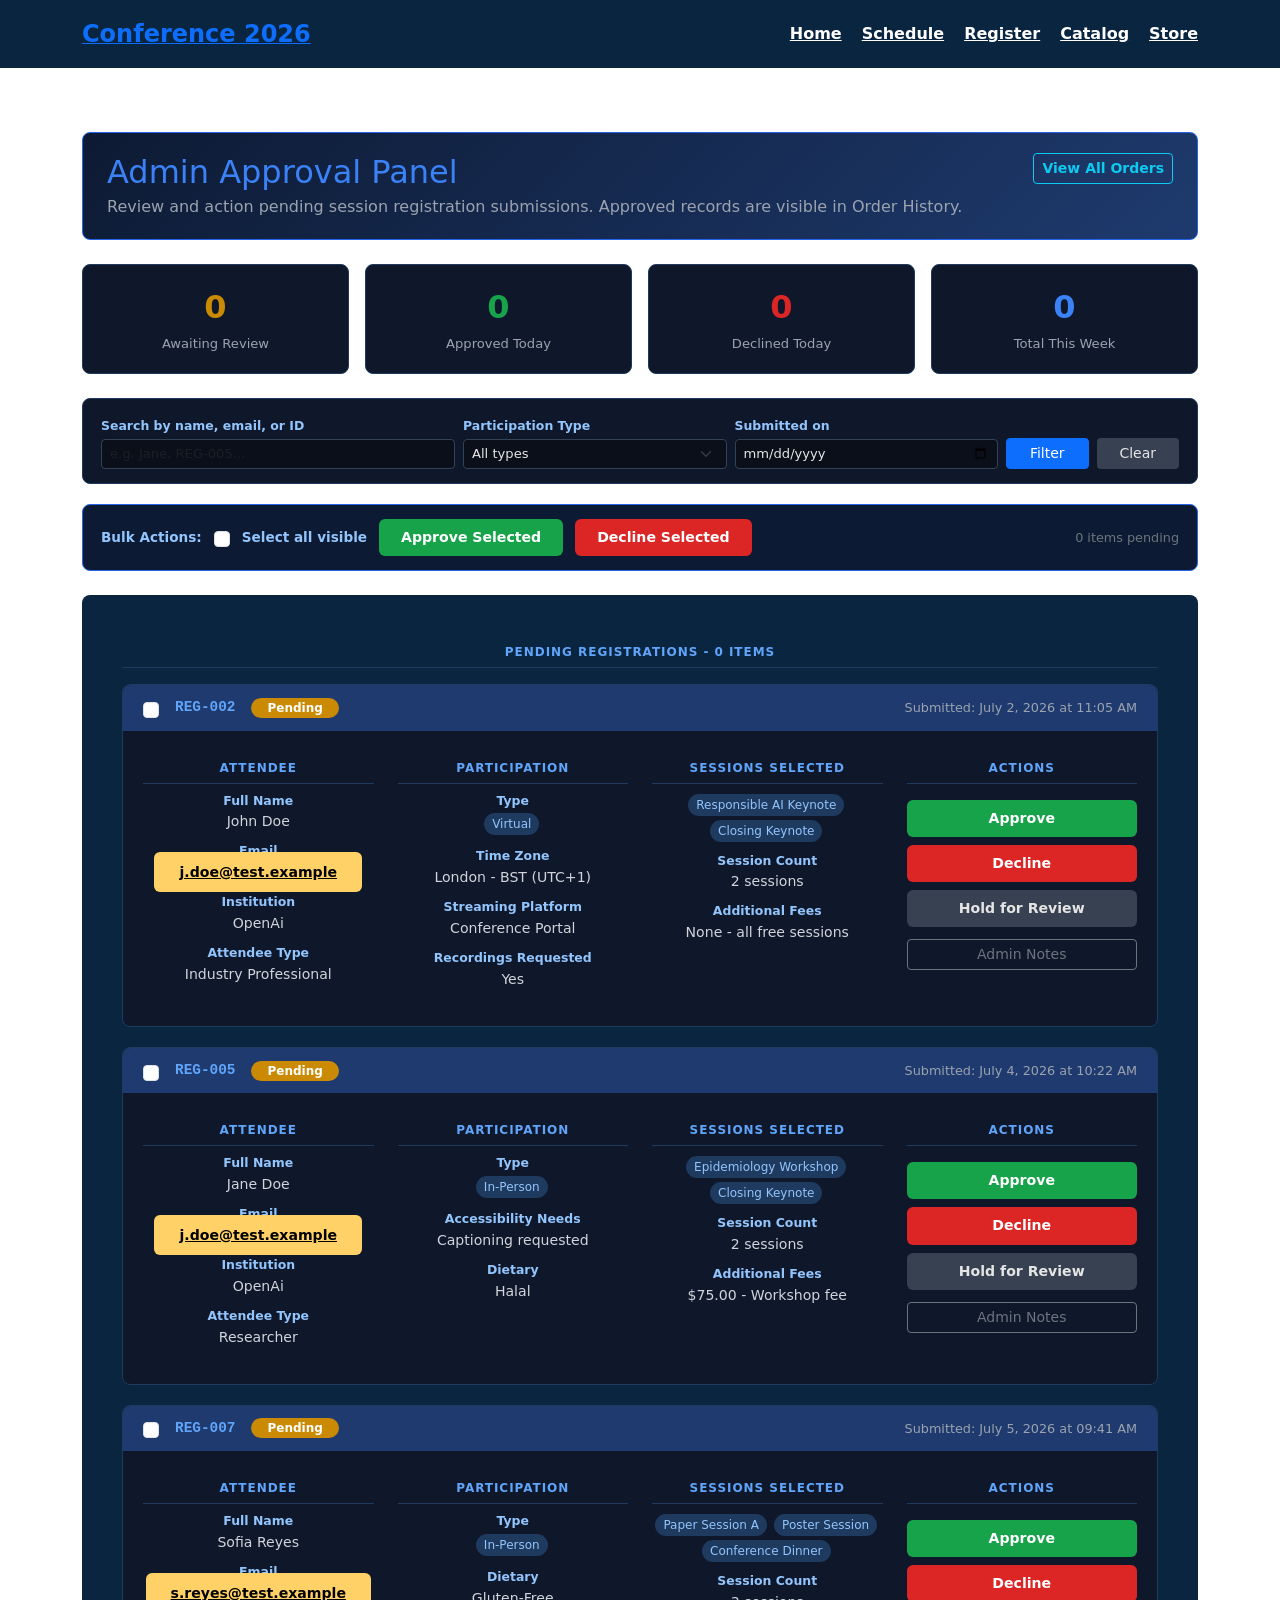
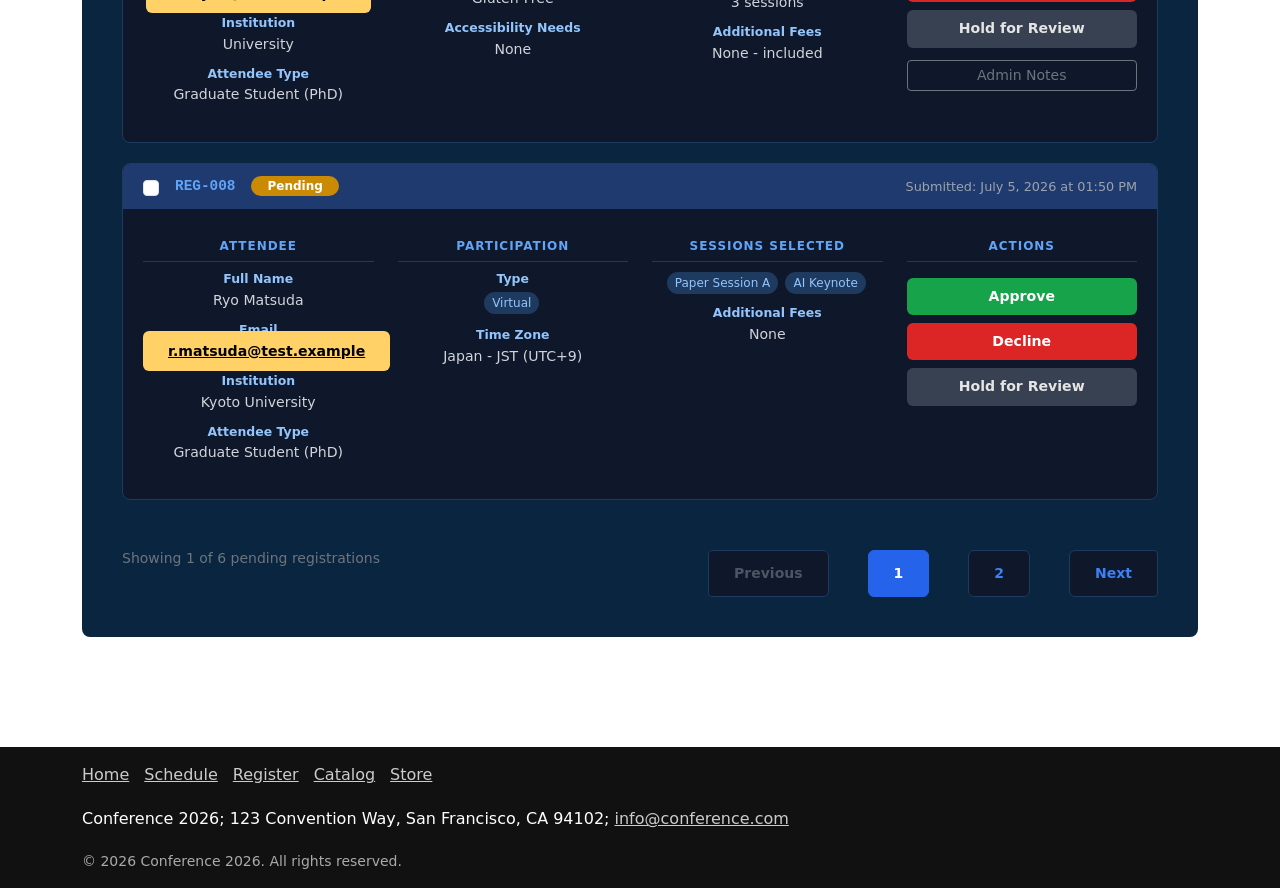
==== approval.html @ 56623886 "Approval and Order-History.html added For L10" ====
<!DOCTYPE html>
<html lang="en">
<head>
  <meta charset="UTF-8" />
  <meta name="viewport" content="width=device-width, initial-scale=1.0"/>
  <title>Admin Approval</title>

  <link rel="stylesheet" href="styles.css"/>
  <link href="https://cdn.jsdelivr.net/npm/bootstrap@5.3.3/dist/css/bootstrap.min.css" rel="stylesheet">

  <style>
    .admin-banner {
      background: linear-gradient(135deg, #0d1a33 0%, #1e3a6e 100%);
      border: 1px solid #2563eb;
      border-radius: 8px;
      padding: 20px 24px;
      margin-bottom: 24px;
    }
    .admin-banner h1 { color: #3b82f6; margin-bottom: 4px; }
    .admin-banner p  { color: #9ca3af; margin: 0; }

    .stat-card {
      background-color: #0f172a;
      border: 1px solid #1e3a5f;
      border-radius: 8px;
      padding: 18px;
      text-align: center;
    }
    .stat-number {
      font-size: 2rem;
      font-weight: bold;
      color: #ca8a04;
      display: block;
    }
    .stat-label {
      font-size: 0.82rem;
      color: #9ca3af;
    }

    .pending-card {
      background-color: #0f172a;
      border: 1px solid #1e3a5f;
      border-radius: 8px;
      margin-bottom: 20px;
      overflow: hidden;
      transition: border-color 0.2s;
    }
    .pending-card:hover {
      border-color: #2563eb;
    }
    .pending-card .card-header-bar {
      background-color: #1e3a6e;
      padding: 12px 20px;
      display: flex;
      justify-content: space-between;
      align-items: center;
      flex-wrap: wrap;
      gap: 8px;
    }
    .pending-card .card-header-bar .reg-id {
      font-family: monospace;
      color: #60a5fa;
      font-size: 0.9rem;
      font-weight: bold;
    }
    .pending-card .card-header-bar .submitted-at {
      color: #9ca3af;
      font-size: 0.8rem;
    }
    .pending-card .card-body-inner {
      padding: 20px;
    }

    .session-pill {
      display: inline-block;
      background-color: #1e3a5f;
      color: #93c5fd;
      font-size: 0.75rem;
      padding: 2px 8px;
      border-radius: 20px;
      margin: 2px 2px 2px 0;
      white-space: nowrap;
    }

    .info-grid dt {
      color: #93c5fd;
      font-size: 0.78rem;
      font-weight: bold;
      margin-bottom: 1px;
    }
    .info-grid dd {
      color: #d1d5db;
      font-size: 0.88rem;
      margin-bottom: 10px;
    }

    .btn-approve {
      background-color: #16a34a;
      border: none;
      color: #fff;
      font-weight: bold;
      font-size: 0.88rem;
      padding: 8px 22px;
      border-radius: 6px;
      transition: background 0.2s;
    }
    .btn-approve:hover { background-color: #15803d; color: #fff; }

    .btn-decline {
      background-color: #dc2626;
      border: none;
      color: #fff;
      font-weight: bold;
      font-size: 0.88rem;
      padding: 8px 22px;
      border-radius: 6px;
      transition: background 0.2s;
    }
    .btn-decline:hover { background-color: #b91c1c; color: #fff; }

    .btn-hold {
      background-color: #374151;
      border: none;
      color: #e5e5e5;
      font-weight: bold;
      font-size: 0.88rem;
      padding: 8px 18px;
      border-radius: 6px;
    }
    .btn-hold:hover { background-color: #4b5563; color: #fff; }

    .badge-pending { background-color: #ca8a04; color: #fff; }

    .admin-textarea {
      background-color: #0b0f1a;
      border: 1px solid #334155;
      color: #e5e5e5;
      border-radius: 5px;
      width: 100%;
      padding: 8px;
      font-size: 0.85rem;
      resize: vertical;
    }
    .admin-textarea:focus {
      border-color: #3b82f6;
      outline: none;
      box-shadow: 0 0 0 2px rgba(59,130,246,0.25);
    }

    .modal-content {
      background-color: #111827;
      border: 1px solid #1e3a5f;
      color: #e5e5e5;
    }
    .modal-header {
      border-bottom: 1px solid #1e3a5f;
    }
    .modal-header .modal-title { color: #60a5fa; }
    .modal-header .btn-close {
      filter: invert(1) brightness(0.7);
    }
    .modal-footer {
      border-top: 1px solid #1e3a5f;
    }
    .modal-body label {
      color: #93c5fd;
      font-size: 0.85rem;
      font-weight: bold;
    }

    .filter-bar {
      background-color: #0f172a;
      border: 1px solid #1e3a5f;
      border-radius: 8px;
      padding: 14px 18px;
      margin-bottom: 20px;
    }
    .filter-bar label {
      color: #93c5fd;
      font-size: 0.78rem;
      font-weight: bold;
      margin-bottom: 3px;
    }
    .filter-bar select,
    .filter-bar input {
      background-color: #0b0f1a;
      border: 1px solid #334155;
      color: #e5e5e5;
      font-size: 0.82rem;
    }
    .filter-bar select:focus,
    .filter-bar input:focus {
      border-color: #3b82f6;
      box-shadow: 0 0 0 2px rgba(59,130,246,0.25);
      background-color: #0b0f1a;
      color: #e5e5e5;
    }

    .bulk-bar {
      background-color: #0d1a33;
      border: 1px solid #2563eb;
      border-radius: 8px;
      padding: 14px 18px;
      margin-bottom: 24px;
      display: flex;
      align-items: center;
      gap: 12px;
      flex-wrap: wrap;
    }
    .bulk-bar label {
      color: #93c5fd;
      font-size: 0.85rem;
      font-weight: bold;
      margin: 0;
    }
    .select-all-label {
      color: #9ca3af;
      font-size: 0.82rem;
      font-weight: normal;
      cursor: pointer;
    }

    .section-label {
      color: #60a5fa;
      font-size: 0.75rem;
      font-weight: bold;
      letter-spacing: 0.08em;
      text-transform: uppercase;
      border-bottom: 1px solid #1e3a5f;
      padding-bottom: 6px;
      margin-bottom: 16px;
      margin-top: 8px;
    }

    .empty-state {
      text-align: center;
      padding: 60px 20px;
      color: #4b5563;
    }
    .empty-state .empty-icon {
      font-size: 3rem;
      display: block;
      margin-bottom: 12px;
    }
  </style>
</head>

<body>

<!--HEADER -->
<header class="container-fluid py-3">
  <div class="container d-flex justify-content-between align-items-center">
    <div>
      <a href="index.html"><strong>Conference 2026</strong></a>
    </div>
    <nav>
      <ul class="nav">
          <li><a href="index.html">Home</a></li>
          <li><a href="index.html#schedule">Schedule</a></li>
          <li><a href="register.html">Register</a></li>
          <li><a href="catalog.html">Catalog</a></li>
          <li><a href="store.html">Store</a></li>
      </ul>
    </nav>
  </div>
</header>


<!-- MAIN -->
<main id="main-content" class="container my-4">

  <!-- Admin banner -->
  <div class="admin-banner">
    <div class="d-flex justify-content-between align-items-start flex-wrap gap-2">
      <div>
        <h1 class="mb-1" style="font-size:2rem;">Admin Approval Panel</h1>
        <p>Review and action pending session registration submissions. Approved records are visible in Order History.</p>
      </div>
      <a href="order-history.html" class="btn btn-outline-info btn-sm fw-bold align-self-start">
        View All Orders
      </a>
    </div>
  </div>

  <!-- Stats -->
  <div class="row g-3 mb-4">
    <div class="col-6 col-md-3">
      <div class="stat-card">
        <span class="stat-number">0</span>
        <span class="stat-label">Awaiting Review</span>
      </div>
    </div>
    <div class="col-6 col-md-3">
      <div class="stat-card">
        <span class="stat-number" style="color:#16a34a;">0</span>
        <span class="stat-label">Approved Today</span>
      </div>
    </div>
    <div class="col-6 col-md-3">
      <div class="stat-card">
        <span class="stat-number" style="color:#dc2626;">0</span>
        <span class="stat-label">Declined Today</span>
      </div>
    </div>
    <div class="col-6 col-md-3">
      <div class="stat-card">
        <span class="stat-number" style="color:#3b82f6;">0</span>
        <span class="stat-label">Total This Week</span>
      </div>
    </div>
  </div>

  <!-- Filter bar -->
  <div class="filter-bar">
    <form method="get" action="#pending-list">
      <div class="row g-2 align-items-end">
        <div class="col-12 col-md-4">
          <label for="admin-search">Search by name, email, or ID</label>
          <input
            type="search"
            id="admin-search"
            name="q"
            class="form-control form-control-sm"
            placeholder="e.g. Jane, REG-005..."
          />
        </div>
        <div class="col-6 col-md-3">
          <label for="admin-filter-type">Participation Type</label>
          <select id="admin-filter-type" name="type" class="form-select form-select-sm">
            <option value="">All types</option>
            <option value="in-person">In-Person</option>
            <option value="virtual">Virtual</option>
            <option value="vip">VIP</option>
            <option value="hybrid">Hybrid</option>
          </select>
        </div>
        <div class="col-6 col-md-3">
          <label for="admin-filter-date">Submitted on</label>
          <input
            type="date"
            id="admin-filter-date"
            name="date"
            class="form-control form-control-sm"
          />
        </div>
        <div class="col-12 col-md-2 d-flex gap-2">
          <button type="submit" class="btn btn-primary btn-sm w-100">Filter</button>
          <a href="approval.html" class="btn btn-sm w-100" style="background:#374151;color:#e5e5e5;">Clear</a>
        </div>
      </div>
    </form>
  </div>

  <!-- Bulk action bar -->
  <div class="bulk-bar">
    <label>Bulk Actions:</label>
    <input type="checkbox" id="select-all" class="form-check-input" style="accent-color:#3b82f6;" />
    <label for="select-all" class="select-all-label">Select all visible</label>
    <button type="button" class="btn-approve">Approve Selected</button>
    <button type="button" class="btn-decline">Decline Selected</button>
    <span class="text-secondary ms-auto" style="font-size:0.8rem;">0 items pending</span>
  </div>

  <!-- Pending submissions -->
  <section id="pending-list">

    <p class="section-label">Pending Registrations - 0 items</p>

    <!--  Card 1 - REG-002  -->
    <div class="pending-card">
      <div class="card-header-bar">
        <div class="d-flex align-items-center gap-3">
          <input type="checkbox" class="form-check-input" style="accent-color:#3b82f6;" />
          <span class="reg-id">REG-002</span>
          <span class="badge badge-pending rounded-pill px-3 py-1">Pending</span>
        </div>
        <span class="submitted-at">Submitted: July 2, 2026 at 11:05 AM</span>
      </div>

      <div class="card-body-inner">
        <div class="row g-4">

          <!-- Attendee info -->
          <div class="col-md-3">
            <p class="section-label mb-2">Attendee</p>
            <dl class="info-grid">
              <dt>Full Name</dt>
              <dd>John Doe</dd>
              <dt>Email</dt>
              <dd><a href="mailto:j.doe@test.example">j.doe@test.example</a></dd>
              <dt>Institution</dt>
              <dd>OpenAi</dd>
              <dt>Attendee Type</dt>
              <dd>Industry Professional</dd>
            </dl>
          </div>

          <!-- Participation -->
          <div class="col-md-3">
            <p class="section-label mb-2">Participation</p>
            <dl class="info-grid">
              <dt>Type</dt>
              <dd><span class="session-pill">Virtual</span></dd>
              <dt>Time Zone</dt>
              <dd>London - BST (UTC+1)</dd>
              <dt>Streaming Platform</dt>
              <dd>Conference Portal</dd>
              <dt>Recordings Requested</dt>
              <dd>Yes</dd>
            </dl>
          </div>

          <!-- Sessions -->
          <div class="col-md-3">
            <p class="section-label mb-2">Sessions Selected</p>
            <div class="mb-2">
              <span class="session-pill">Responsible AI Keynote</span>
              <span class="session-pill">Closing Keynote</span>
            </div>
            <dl class="info-grid">
              <dt>Session Count</dt>
              <dd>2 sessions</dd>
              <dt>Additional Fees</dt>
              <dd>None - all free sessions</dd>
            </dl>
          </div>

          <!-- Actions -->
          <div class="col-md-3 d-flex flex-column gap-2 justify-content-start">
            <p class="section-label mb-2">Actions</p>

            <!-- Approve form -->
            <form method="post" action="#" data-ajax-endpoint="/api/v1/registrations/REG-002/approve" data-ajax-method="POST">
              <input type="hidden" name="registration_id" value="REG-002" />
              <input type="hidden" name="action" value="approve" />
              <button type="submit" class="btn-approve w-100">
                Approve
              </button>
            </form>

            <!-- Decline - triggers modal -->
            <button
              type="button"
              class="btn-decline w-100"
              data-bs-toggle="modal"
              data-bs-target="#decline-modal-REG-002"
            >
              Decline
            </button>

            <!-- Hold -->
            <button type="button" class="btn-hold w-100">
              Hold for Review
            </button>

            <!-- Collapse detail -->
            <button
              type="button"
              class="btn btn-sm btn-outline-secondary mt-1"
              data-bs-toggle="collapse"
              data-bs-target="#notes-REG-002"
            >
              Admin Notes
            </button>
            <div class="collapse" id="notes-REG-002">
              <textarea class="admin-textarea mt-2" rows="3" placeholder="Internal notes (not visible to attendee)..."></textarea>
            </div>
          </div>

        </div>
      </div>
    </div>

    <!-- Decline modal for REG-002 -->
    <div class="modal fade" id="decline-modal-REG-002" tabindex="-1">
      <div class="modal-dialog modal-dialog-centered">
        <div class="modal-content">
          <div class="modal-header">
            <h5 class="modal-title">Decline Registration - REG-002</h5>
            <button type="button" class="btn-close" data-bs-dismiss="modal"></button>
          </div>
          <div class="modal-body">
            <p class="text-secondary mb-3">
              You are about to decline the registration for
              <strong class="text-white">John Doe</strong>.
              A notification will be sent to <strong class="text-white">j.doe@test.example</strong>.
            </p>
            <form method="post" action="#" id="decline-form-REG-002"
                  data-ajax-endpoint="/api/v1/registrations/REG-002/decline"
                  data-ajax-method="POST">
              <input type="hidden" name="registration_id" value="REG-002" />
              <input type="hidden" name="action" value="decline" />
              <div class="mb-3">
                <label for="decline-reason-REG-002">Reason for declining</label>
                <select id="decline-reason-REG-002" name="reason" class="form-select mt-1"
                        style="background:#0b0f1a;border-color:#334155;color:#e5e5e5;">
                  <option value="">- Select a reason -</option>
                  <option value="capacity">Session at capacity</option>
                  <option value="duplicate">Duplicate submission</option>
                  <option value="invalid-vip">Invalid VIP code</option>
                  <option value="eligibility">Eligibility requirements not met</option>
                  <option value="incomplete">Incomplete information</option>
                  <option value="other">Other (specify below)</option>
                </select>
              </div>
              <div>
                <label for="decline-notes-REG-002">Additional notes (sent to attendee)</label>
                <textarea
                  id="decline-notes-REG-002"
                  name="notes"
                  class="admin-textarea mt-1"
                  rows="3"
                  placeholder="Optional message to include in the decline notification..."
                ></textarea>
              </div>
            </form>
          </div>
          <div class="modal-footer">
            <button type="button" class="btn-hold" data-bs-dismiss="modal">Cancel</button>
            <button type="submit" form="decline-form-REG-002" class="btn-decline">
              Confirm Decline
            </button>
          </div>
        </div>
      </div>
    </div>


    <!-- Card 2 - REG-005 -->
    <div class="pending-card">
      <div class="card-header-bar">
        <div class="d-flex align-items-center gap-3">
          <input type="checkbox" class="form-check-input" style="accent-color:#3b82f6;" />
          <span class="reg-id">REG-005</span>
          <span class="badge badge-pending rounded-pill px-3 py-1">Pending</span>
        </div>
        <span class="submitted-at">Submitted: July 4, 2026 at 10:22 AM</span>
      </div>

      <div class="card-body-inner">
        <div class="row g-4">

          <div class="col-md-3">
            <p class="section-label mb-2">Attendee</p>
            <dl class="info-grid">
              <dt>Full Name</dt>
              <dd>Jane Doe</dd>
              <dt>Email</dt>
              <dd><a href="mailto:j.doe@test.example">j.doe@test.example</a></dd>
              <dt>Institution</dt>
              <dd>OpenAi</dd>
              <dt>Attendee Type</dt>
              <dd>Researcher</dd>
            </dl>
          </div>

          <div class="col-md-3">
            <p class="section-label mb-2">Participation</p>
            <dl class="info-grid">
              <dt>Type</dt>
              <dd><span class="session-pill">In-Person</span></dd>
              <dt>Accessibility Needs</dt>
              <dd>Captioning requested</dd>
              <dt>Dietary</dt>
              <dd>Halal</dd>
            </dl>
          </div>

          <div class="col-md-3">
            <p class="section-label mb-2">Sessions Selected</p>
            <div class="mb-2">
              <span class="session-pill">Epidemiology Workshop</span>
              <span class="session-pill">Closing Keynote</span>
            </div>
            <dl class="info-grid">
              <dt>Session Count</dt>
              <dd>2 sessions</dd>
              <dt>Additional Fees</dt>
              <dd>$75.00 - Workshop fee</dd>
            </dl>
          </div>

          <div class="col-md-3 d-flex flex-column gap-2 justify-content-start">
            <p class="section-label mb-2">Actions</p>

            <form method="post" action="#"
                  data-ajax-endpoint="/api/v1/registrations/REG-005/approve"
                  data-ajax-method="POST">
              <input type="hidden" name="registration_id" value="REG-005" />
              <input type="hidden" name="action" value="approve" />
              <button type="submit" class="btn-approve w-100">Approve</button>
            </form>

            <button
              type="button"
              class="btn-decline w-100"
              data-bs-toggle="modal"
              data-bs-target="#decline-modal-REG-005"
            >
              Decline
            </button>

            <button type="button" class="btn-hold w-100">Hold for Review</button>

            <button
              type="button"
              class="btn btn-sm btn-outline-secondary mt-1"
              data-bs-toggle="collapse"
              data-bs-target="#notes-REG-005"
            >
              Admin Notes
            </button>
            <div class="collapse" id="notes-REG-005">
              <textarea class="admin-textarea mt-2" rows="3" placeholder="Internal notes..."></textarea>
            </div>
          </div>

        </div>
      </div>
    </div>

    <!-- Decline modal for REG-005 -->
    <div class="modal fade" id="decline-modal-REG-005" tabindex="-1">
      <div class="modal-dialog modal-dialog-centered">
        <div class="modal-content">
          <div class="modal-header">
            <h5 class="modal-title">Decline Registration - REG-005</h5>
            <button type="button" class="btn-close" data-bs-dismiss="modal"></button>
          </div>
          <div class="modal-body">
            <p class="text-secondary mb-3">
              You are about to decline the registration for
              <strong class="text-white">Jane Doe</strong>.
              A notification will be sent to <strong class="text-white">j.doe@test.example</strong>.
            </p>
            <form method="post" action="#" id="decline-form-REG-005"
                  data-ajax-endpoint="/api/v1/registrations/REG-005/decline"
                  data-ajax-method="POST">
              <input type="hidden" name="registration_id" value="REG-005" />
              <input type="hidden" name="action" value="decline" />
              <div class="mb-3">
                <label for="decline-reason-REG-005">Reason for declining</label>
                <select id="decline-reason-REG-005" name="reason" class="form-select mt-1"
                        style="background:#0b0f1a;border-color:#334155;color:#e5e5e5;">
                  <option value="">- Select a reason -</option>
                  <option value="capacity">Session at capacity</option>
                  <option value="duplicate">Duplicate submission</option>
                  <option value="invalid-vip">Invalid VIP code</option>
                  <option value="eligibility">Eligibility requirements not met</option>
                  <option value="incomplete">Incomplete information</option>
                  <option value="other">Other (specify below)</option>
                </select>
              </div>
              <div>
                <label for="decline-notes-REG-005">Additional notes</label>
                <textarea
                  id="decline-notes-REG-005"
                  name="notes"
                  class="admin-textarea mt-1"
                  rows="3"
                  placeholder="Optional message..."
                ></textarea>
              </div>
            </form>
          </div>
          <div class="modal-footer">
            <button type="button" class="btn-hold" data-bs-dismiss="modal">Cancel</button>
            <button type="submit" form="decline-form-REG-005" class="btn-decline">
              Confirm Decline
            </button>
          </div>
        </div>
      </div>
    </div>


    <!-- Card 3 - REG-007 -->
    <div class="pending-card">
      <div class="card-header-bar">
        <div class="d-flex align-items-center gap-3">
          <input type="checkbox" class="form-check-input" style="accent-color:#3b82f6;" />
          <span class="reg-id">REG-007</span>
          <span class="badge badge-pending rounded-pill px-3 py-1">Pending</span>
        </div>
        <span class="submitted-at">Submitted: July 5, 2026 at 09:41 AM</span>
      </div>

      <div class="card-body-inner">
        <div class="row g-4">

          <div class="col-md-3">
            <p class="section-label mb-2">Attendee</p>
            <dl class="info-grid">
              <dt>Full Name</dt>
              <dd>Sofia Reyes</dd>
              <dt>Email</dt>
              <dd><a href="mailto:s.reyes@test.example">s.reyes@test.example</a></dd>
              <dt>Institution</dt>
              <dd>University</dd>
              <dt>Attendee Type</dt>
              <dd>Graduate Student (PhD)</dd>
            </dl>
          </div>

          <div class="col-md-3">
            <p class="section-label mb-2">Participation</p>
            <dl class="info-grid">
              <dt>Type</dt>
              <dd><span class="session-pill">In-Person</span></dd>
              <dt>Dietary</dt>
              <dd>Gluten-Free</dd>
              <dt>Accessibility Needs</dt>
              <dd>None</dd>
            </dl>
          </div>

          <div class="col-md-3">
            <p class="section-label mb-2">Sessions Selected</p>
            <div class="mb-2">
              <span class="session-pill">Paper Session A</span>
              <span class="session-pill">Poster Session</span>
              <span class="session-pill">Conference Dinner</span>
            </div>
            <dl class="info-grid">
              <dt>Session Count</dt><dd>3 sessions</dd>
              <dt>Additional Fees</dt><dd>None - included</dd>
            </dl>
          </div>

          <div class="col-md-3 d-flex flex-column gap-2 justify-content-start">
            <p class="section-label mb-2">Actions</p>

            <form method="post" action="#"
                  data-ajax-endpoint="/api/v1/registrations/REG-007/approve"
                  data-ajax-method="POST">
              <input type="hidden" name="registration_id" value="REG-007" />
              <input type="hidden" name="action" value="approve" />
              <button type="submit" class="btn-approve w-100">Approve</button>
            </form>

            <button
              type="button"
              class="btn-decline w-100"
              data-bs-toggle="modal"
              data-bs-target="#decline-modal-REG-007"
            >
              Decline
            </button>

            <button type="button" class="btn-hold w-100">Hold for Review</button>

            <button
              type="button"
              class="btn btn-sm btn-outline-secondary mt-1"
              data-bs-toggle="collapse"
              data-bs-target="#notes-REG-007"
            >
              Admin Notes
            </button>
            <div class="collapse" id="notes-REG-007">
              <textarea class="admin-textarea mt-2" rows="3" placeholder="Internal notes..."></textarea>
            </div>
          </div>

        </div>
      </div>
    </div>

    <!-- Decline modal for REG-007 -->
    <div class="modal fade" id="decline-modal-REG-007" tabindex="-1">
      <div class="modal-dialog modal-dialog-centered">
        <div class="modal-content">
          <div class="modal-header">
            <h5 class="modal-title">Decline Registration - REG-007</h5>
            <button type="button" class="btn-close" data-bs-dismiss="modal"></button>
          </div>
          <div class="modal-body">
            <p class="text-secondary mb-3">
              You are about to decline the registration for
              <strong class="text-white">Sofia Reyes</strong>.
            </p>
            <form method="post" action="#" id="decline-form-REG-007"
                  data-ajax-endpoint="/api/v1/registrations/REG-007/decline"
                  data-ajax-method="POST">
              <input type="hidden" name="registration_id" value="REG-007" />
              <input type="hidden" name="action" value="decline" />
              <div class="mb-3">
                <label for="decline-reason-REG-007">Reason for declining</label>
                <select id="decline-reason-REG-007" name="reason" class="form-select mt-1"
                        style="background:#0b0f1a;border-color:#334155;color:#e5e5e5;">
                  <option value="">- Select a reason -</option>
                  <option value="capacity">Session at capacity</option>
                  <option value="duplicate">Duplicate submission</option>
                  <option value="invalid-vip">Invalid VIP code</option>
                  <option value="eligibility">Eligibility requirements not met</option>
                  <option value="incomplete">Incomplete information</option>
                  <option value="other">Other (specify below)</option>
                </select>
              </div>
              <div>
                <label for="decline-notes-REG-007">Additional notes</label>
                <textarea id="decline-notes-REG-007" name="notes" class="admin-textarea mt-1" rows="3"></textarea>
              </div>
            </form>
          </div>
          <div class="modal-footer">
            <button type="button" class="btn-hold" data-bs-dismiss="modal">Cancel</button>
            <button type="submit" form="decline-form-REG-007" class="btn-decline">Confirm Decline</button>
          </div>
        </div>
      </div>
    </div>


    <!-- Cards 4-6 collapsed for brevity - same pattern as above -->

    <div class="pending-card">
      <div class="card-header-bar">
        <div class="d-flex align-items-center gap-3">
          <input type="checkbox" class="form-check-input" style="accent-color:#3b82f6;" />
          <span class="reg-id">REG-008</span>
          <span class="badge badge-pending rounded-pill px-3 py-1">Pending</span>
        </div>
        <span class="submitted-at">Submitted: July 5, 2026 at 01:50 PM</span>
      </div>
      <div class="card-body-inner">
        <div class="row g-4">
          <div class="col-md-3">
            <p class="section-label mb-2">Attendee</p>
            <dl class="info-grid">
              <dt>Full Name</dt><dd>Ryo Matsuda</dd>
              <dt>Email</dt><dd><a href="mailto:r.matsuda@test.example">r.matsuda@test.example</a></dd>
              <dt>Institution</dt><dd>Kyoto University</dd>
              <dt>Attendee Type</dt><dd>Graduate Student (PhD)</dd>
            </dl>
          </div>
          <div class="col-md-3">
            <p class="section-label mb-2">Participation</p>
            <dl class="info-grid">
              <dt>Type</dt><dd><span class="session-pill">Virtual</span></dd>
              <dt>Time Zone</dt><dd>Japan - JST (UTC+9)</dd>
            </dl>
          </div>
          <div class="col-md-3">
            <p class="section-label mb-2">Sessions Selected</p>
            <div class="mb-2">
              <span class="session-pill">Paper Session A</span>
              <span class="session-pill">AI Keynote</span>
            </div>
            <dl class="info-grid">
              <dt>Additional Fees</dt><dd>None</dd>
            </dl>
          </div>
          <div class="col-md-3 d-flex flex-column gap-2">
            <p class="section-label mb-2">Actions</p>
            <form method="post" action="#"
                  data-ajax-endpoint="/api/v1/registrations/REG-008/approve"
                  data-ajax-method="POST">
              <input type="hidden" name="registration_id" value="REG-008" />
              <input type="hidden" name="action" value="approve" />
              <button type="submit" class="btn-approve w-100">Approve</button>
            </form>
            <button type="button" class="btn-decline w-100"
                    data-bs-toggle="modal" data-bs-target="#decline-modal-REG-008">
              Decline
            </button>
            <button type="button" class="btn-hold w-100">Hold for Review</button>
          </div>
        </div>
      </div>
    </div>

    <!-- Decline modal REG-008 -->
    <div class="modal fade" id="decline-modal-REG-008" tabindex="-1">
      <div class="modal-dialog modal-dialog-centered">
        <div class="modal-content">
          <div class="modal-header">
            <h5 class="modal-title">Decline Registration - REG-008</h5>
            <button type="button" class="btn-close" data-bs-dismiss="modal"></button>
          </div>
          <div class="modal-body">
            <p class="text-secondary mb-3">You are about to decline the registration for <strong class="text-white">Ryo Matsuda</strong>.</p>
            <form id="decline-form-REG-008" method="post" action="#"
                  data-ajax-endpoint="/api/v1/registrations/REG-008/decline" data-ajax-method="POST">
              <input type="hidden" name="registration_id" value="REG-008" />
              <input type="hidden" name="action" value="decline" />
              <div class="mb-3">
                <label for="decline-reason-REG-008">Reason</label>
                <select id="decline-reason-REG-008" name="reason" class="form-select mt-1"
                        style="background:#0b0f1a;border-color:#334155;color:#e5e5e5;">
                  <option value="">- Select -</option>
                  <option value="capacity">Session at capacity</option>
                  <option value="duplicate">Duplicate submission</option>
                  <option value="eligibility">Eligibility requirements not met</option>
                  <option value="incomplete">Incomplete information</option>
                  <option value="other">Other</option>
                </select>
              </div>
              <div>
                <label for="decline-notes-REG-008">Notes</label>
                <textarea id="decline-notes-REG-008" name="notes" class="admin-textarea mt-1" rows="3"></textarea>
              </div>
            </form>
          </div>
          <div class="modal-footer">
            <button type="button" class="btn-hold" data-bs-dismiss="modal">Cancel</button>
            <button type="submit" form="decline-form-REG-008" class="btn-decline">Confirm Decline</button>
          </div>
        </div>
      </div>
    </div>

    <!-- Pagination -->
    <div class="d-flex justify-content-between align-items-center mt-3 flex-wrap gap-2">
      <p class="mb-0 small text-secondary">Showing 1 of 6 pending registrations</p>
      <nav>
        <ul class="pagination pagination-sm mb-0">
          <li class="page-item disabled">
            <a class="page-link" href="#"
               style="background:#0f172a;border-color:#1e3a5f;color:#4b5563;">Previous</a>
          </li>
          <li class="page-item active">
            <a class="page-link" href="#"
               style="background:#2563eb;border-color:#2563eb;color:#fff;">1</a>
          </li>
          <li class="page-item">
            <a class="page-link" href="#"
               style="background:#0f172a;border-color:#1e3a5f;color:#3b82f6;">2</a>
          </li>
          <li class="page-item">
            <a class="page-link" href="#"
               style="background:#0f172a;border-color:#1e3a5f;color:#3b82f6;">Next</a>
          </li>
        </ul>
      </nav>
    </div>

  </section>

</main>


<!-- FOOTER -->
<footer class="container-fluid py-3">
  <div class="container">
    <ul class="mb-3">
        <li><a href="index.html">Home</a></li>
        <li><a href="index.html#schedule">Schedule</a></li>
        <li><a href="register.html">Register</a></li>
        <li><a href="catalog.html">Catalog</a></li>
        <li><a href="store.html">Store</a></li>
    </ul>
    <address>
      Conference 2026;
      123 Convention Way, San Francisco, CA 94102;
      <a href="mailto:info@conference.com">info@conference.com</a>
    </address>
    <small>&copy; 2026 Conference 2026. All rights reserved.</small>
  </div>
</footer>


<script src="https://cdn.jsdelivr.net/npm/bootstrap@5.3.3/dist/js/bootstrap.bundle.min.js"></script>
</body>
</html>
---- styles.css ----
/* ===============================
   GLOBAL STYLES
=================================*/
body {
    font-family: Arial, Helvetica, sans-serif;
    margin: 0;
    background-color: #f4f6f8;
    color: #333;
    line-height: 1.6;
}

a {
    text-decoration: none;
    color: #0d6efd;
}

a:hover {
    text-decoration: underline;
}

/* ===============================
   HEADER
=================================*/

header {
    background: #0a2540;
    color: white;
    padding: 20px;
}

header strong {
    font-size: 24px;
}

header p {
    margin: 5px 0 15px 0;
}

/* ===============================
   NAVIGATION
=================================*/

nav ul {
    list-style: none;
    padding: 0;
    display: flex;
    gap: 20px;
}

nav li {
    display: inline;
}

nav a {
    color: white;
    font-weight: bold;
}

nav a:hover {
    color: #ffd166;
}

/* ===============================
   MAIN CONTENT
=================================*/

main {
    padding: 40px;
}

/* ===============================
   HERO SECTION
=================================*/

section:first-of-type {
    background: white;
    padding: 40px;
    border-radius: 8px;
    margin-bottom: 30px;
}

h1 {
    font-size: 40px;
    margin-bottom: 10px;
}

h2 {
    margin-top: 40px;
    color: #0a2540;
}

h3 {
    color: #0a2540;
}

/* ===============================
   BUTTONS
=================================*/

[role="button"] {
    display: inline-block;
    background: #0d6efd;
    color: white;
    padding: 10px 20px;
    border-radius: 6px;
    margin-right: 10px;
    font-weight: bold;
}

[role="button"]:hover {
    background: #084298;
}

/* ===============================
   STATS LIST
=================================*/

section ul {
    display: flex;
    gap: 40px;
    margin-top: 30px;
    padding: 0;
}

section ul li {
    list-style: none;
    text-align: center;
}

section ul strong {
    font-size: 28px;
    display: block;
}

/* ===============================
   SCHEDULE SECTION
=================================*/

article {
    background: white;
    padding: 20px;
    margin-bottom: 20px;
    border-radius: 8px;
}

article header {
    background: none;
    color: #333;
    padding: 0;
    margin-bottom: 10px;
}

time {
    font-weight: bold;
}

details {
    margin-top: 10px;
}

/* ===============================
   IMPORTANT DATES
=================================*/

ol li {
    margin-bottom: 15px;
}

/* ===============================
   ASIDE
=================================*/

aside {
    background: #e9f2ff;
    padding: 20px;
    border-radius: 8px;
    margin-top: 30px;
}

/* ===============================
   CALL TO ACTION
=================================*/

section:last-of-type {
    background: #0a2540;
    color: white;
    padding: 40px;
    border-radius: 8px;
    text-align: center;
}

section:last-of-type a {
    background: #ffd166;
    color: black;
    padding: 12px 25px;
    border-radius: 6px;
    font-weight: bold;
}

/* ===============================
   FOOTER
=================================*/

footer {
    background: #111;
    color: white;
    padding: 30px;
    margin-top: 40px;
}

footer ul {
    list-style: none;
    padding: 0;
    display: flex;
    flex-wrap: wrap;
    gap: 15px;
}

footer a {
    color: #ccc;
}

footer a:hover {
    color: white;
}

footer address {
    margin-top: 20px;
    font-style: normal;
}

small {
    display: block;
    margin-top: 20px;
    color: #aaa;
}
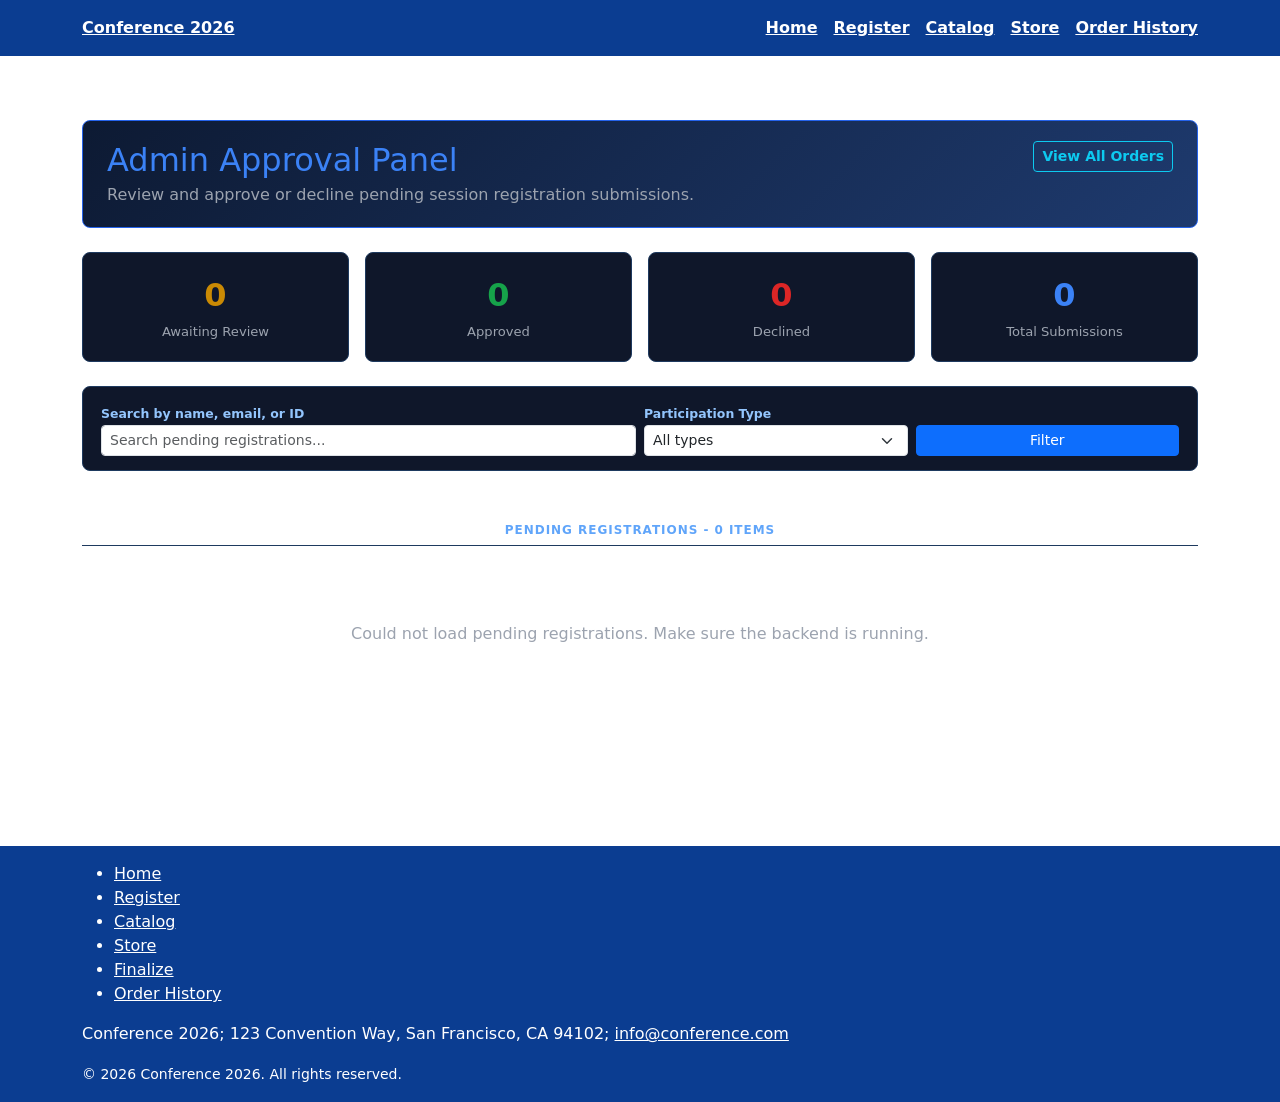
==== commit f67826c3: "Update fmt.Println message from 'Hello' to 'Goodbye'" ====
--- a/approval.html
+++ b/approval.html
@@ -5,7 +5,7 @@
   <meta name="viewport" content="width=device-width, initial-scale=1.0"/>
   <title>Admin Approval</title>
 
-  <link rel="stylesheet" href="styles.css"/>
+  <link rel="stylesheet" href="css/styles.css"/>
   <link href="https://cdn.jsdelivr.net/npm/bootstrap@5.3.3/dist/css/bootstrap.min.css" rel="stylesheet">
 
   <style>
@@ -16,8 +16,9 @@
       padding: 20px 24px;
       margin-bottom: 24px;
     }
+
     .admin-banner h1 { color: #3b82f6; margin-bottom: 4px; }
-    .admin-banner p  { color: #9ca3af; margin: 0; }
+    .admin-banner p { color: #9ca3af; margin: 0; }
 
     .stat-card {
       background-color: #0f172a;
@@ -26,12 +27,14 @@
       padding: 18px;
       text-align: center;
     }
+
     .stat-number {
       font-size: 2rem;
       font-weight: bold;
       color: #ca8a04;
       display: block;
     }
+
     .stat-label {
       font-size: 0.82rem;
       color: #9ca3af;
@@ -43,12 +46,9 @@
       border-radius: 8px;
       margin-bottom: 20px;
       overflow: hidden;
-      transition: border-color 0.2s;
-    }
-    .pending-card:hover {
-      border-color: #2563eb;
-    }
-    .pending-card .card-header-bar {
+    }
+
+    .card-header-bar {
       background-color: #1e3a6e;
       padding: 12px 20px;
       display: flex;
@@ -57,17 +57,20 @@
       flex-wrap: wrap;
       gap: 8px;
     }
-    .pending-card .card-header-bar .reg-id {
+
+    .reg-id {
       font-family: monospace;
       color: #60a5fa;
       font-size: 0.9rem;
       font-weight: bold;
     }
-    .pending-card .card-header-bar .submitted-at {
+
+    .submitted-at {
       color: #9ca3af;
       font-size: 0.8rem;
     }
-    .pending-card .card-body-inner {
+
+    .card-body-inner {
       padding: 20px;
     }
 
@@ -86,8 +89,8 @@
       color: #93c5fd;
       font-size: 0.78rem;
       font-weight: bold;
-      margin-bottom: 1px;
-    }
+    }
+
     .info-grid dd {
       color: #d1d5db;
       font-size: 0.88rem;
@@ -102,9 +105,12 @@
       font-size: 0.88rem;
       padding: 8px 22px;
       border-radius: 6px;
-      transition: background 0.2s;
-    }
-    .btn-approve:hover { background-color: #15803d; color: #fff; }
+    }
+
+    .btn-approve:hover {
+      background-color: #15803d;
+      color: #fff;
+    }
 
     .btn-decline {
       background-color: #dc2626;
@@ -114,58 +120,28 @@
       font-size: 0.88rem;
       padding: 8px 22px;
       border-radius: 6px;
-      transition: background 0.2s;
-    }
-    .btn-decline:hover { background-color: #b91c1c; color: #fff; }
-
-    .btn-hold {
-      background-color: #374151;
-      border: none;
-      color: #e5e5e5;
-      font-weight: bold;
-      font-size: 0.88rem;
-      padding: 8px 18px;
-      border-radius: 6px;
-    }
-    .btn-hold:hover { background-color: #4b5563; color: #fff; }
-
-    .badge-pending { background-color: #ca8a04; color: #fff; }
-
-    .admin-textarea {
-      background-color: #0b0f1a;
-      border: 1px solid #334155;
-      color: #e5e5e5;
-      border-radius: 5px;
-      width: 100%;
-      padding: 8px;
-      font-size: 0.85rem;
-      resize: vertical;
-    }
-    .admin-textarea:focus {
-      border-color: #3b82f6;
-      outline: none;
-      box-shadow: 0 0 0 2px rgba(59,130,246,0.25);
-    }
-
-    .modal-content {
-      background-color: #111827;
-      border: 1px solid #1e3a5f;
-      color: #e5e5e5;
-    }
-    .modal-header {
+    }
+
+    .btn-decline:hover {
+      background-color: #b91c1c;
+      color: #fff;
+    }
+
+    .badge-pending {
+      background-color: #ca8a04;
+      color: #fff;
+    }
+
+    .section-label {
+      color: #60a5fa;
+      font-size: 0.75rem;
+      font-weight: bold;
+      letter-spacing: 0.08em;
+      text-transform: uppercase;
       border-bottom: 1px solid #1e3a5f;
-    }
-    .modal-header .modal-title { color: #60a5fa; }
-    .modal-header .btn-close {
-      filter: invert(1) brightness(0.7);
-    }
-    .modal-footer {
-      border-top: 1px solid #1e3a5f;
-    }
-    .modal-body label {
-      color: #93c5fd;
-      font-size: 0.85rem;
-      font-weight: bold;
+      padding-bottom: 6px;
+      margin-bottom: 16px;
+      margin-top: 8px;
     }
 
     .filter-bar {
@@ -175,106 +151,47 @@
       padding: 14px 18px;
       margin-bottom: 20px;
     }
+
     .filter-bar label {
       color: #93c5fd;
       font-size: 0.78rem;
       font-weight: bold;
-      margin-bottom: 3px;
-    }
-    .filter-bar select,
-    .filter-bar input {
-      background-color: #0b0f1a;
-      border: 1px solid #334155;
-      color: #e5e5e5;
-      font-size: 0.82rem;
-    }
-    .filter-bar select:focus,
-    .filter-bar input:focus {
-      border-color: #3b82f6;
-      box-shadow: 0 0 0 2px rgba(59,130,246,0.25);
-      background-color: #0b0f1a;
-      color: #e5e5e5;
-    }
-
-    .bulk-bar {
-      background-color: #0d1a33;
-      border: 1px solid #2563eb;
-      border-radius: 8px;
-      padding: 14px 18px;
-      margin-bottom: 24px;
-      display: flex;
-      align-items: center;
-      gap: 12px;
-      flex-wrap: wrap;
-    }
-    .bulk-bar label {
-      color: #93c5fd;
-      font-size: 0.85rem;
-      font-weight: bold;
-      margin: 0;
-    }
-    .select-all-label {
-      color: #9ca3af;
-      font-size: 0.82rem;
-      font-weight: normal;
-      cursor: pointer;
-    }
-
-    .section-label {
-      color: #60a5fa;
-      font-size: 0.75rem;
-      font-weight: bold;
-      letter-spacing: 0.08em;
-      text-transform: uppercase;
-      border-bottom: 1px solid #1e3a5f;
-      padding-bottom: 6px;
-      margin-bottom: 16px;
-      margin-top: 8px;
     }
 
     .empty-state {
       text-align: center;
       padding: 60px 20px;
-      color: #4b5563;
-    }
-    .empty-state .empty-icon {
-      font-size: 3rem;
-      display: block;
-      margin-bottom: 12px;
+      color: #9ca3af;
     }
   </style>
 </head>
 
 <body>
 
-<!--HEADER -->
 <header class="container-fluid py-3">
   <div class="container d-flex justify-content-between align-items-center">
     <div>
       <a href="index.html"><strong>Conference 2026</strong></a>
     </div>
     <nav>
-      <ul class="nav">
-          <li><a href="index.html">Home</a></li>
-          <li><a href="index.html#schedule">Schedule</a></li>
-          <li><a href="register.html">Register</a></li>
-          <li><a href="catalog.html">Catalog</a></li>
-          <li><a href="store.html">Store</a></li>
+      <ul class="nav gap-3">
+        <li><a href="index.html">Home</a></li>
+        <li><a href="register.html">Register</a></li>
+        <li><a href="catalog.html">Catalog</a></li>
+        <li><a href="store.html">Store</a></li>
+        <li><a href="order-history.html">Order History</a></li>
       </ul>
     </nav>
   </div>
 </header>
 
-
-<!-- MAIN -->
 <main id="main-content" class="container my-4">
 
-  <!-- Admin banner -->
   <div class="admin-banner">
     <div class="d-flex justify-content-between align-items-start flex-wrap gap-2">
       <div>
         <h1 class="mb-1" style="font-size:2rem;">Admin Approval Panel</h1>
-        <p>Review and action pending session registration submissions. Approved records are visible in Order History.</p>
+        <p>Review and approve or decline pending session registration submissions.</p>
       </div>
       <a href="order-history.html" class="btn btn-outline-info btn-sm fw-bold align-self-start">
         View All Orders
@@ -282,673 +199,78 @@
     </div>
   </div>
 
-  <!-- Stats -->
   <div class="row g-3 mb-4">
     <div class="col-6 col-md-3">
       <div class="stat-card">
-        <span class="stat-number">0</span>
+        <span id="pending-count" class="stat-number">0</span>
         <span class="stat-label">Awaiting Review</span>
       </div>
     </div>
     <div class="col-6 col-md-3">
       <div class="stat-card">
-        <span class="stat-number" style="color:#16a34a;">0</span>
-        <span class="stat-label">Approved Today</span>
+        <span id="approved-count" class="stat-number" style="color:#16a34a;">0</span>
+        <span class="stat-label">Approved</span>
       </div>
     </div>
     <div class="col-6 col-md-3">
       <div class="stat-card">
-        <span class="stat-number" style="color:#dc2626;">0</span>
-        <span class="stat-label">Declined Today</span>
+        <span id="declined-count" class="stat-number" style="color:#dc2626;">0</span>
+        <span class="stat-label">Declined</span>
       </div>
     </div>
     <div class="col-6 col-md-3">
       <div class="stat-card">
-        <span class="stat-number" style="color:#3b82f6;">0</span>
-        <span class="stat-label">Total This Week</span>
+        <span id="total-count" class="stat-number" style="color:#3b82f6;">0</span>
+        <span class="stat-label">Total Submissions</span>
       </div>
     </div>
   </div>
 
-  <!-- Filter bar -->
   <div class="filter-bar">
-    <form method="get" action="#pending-list">
-      <div class="row g-2 align-items-end">
-        <div class="col-12 col-md-4">
-          <label for="admin-search">Search by name, email, or ID</label>
-          <input
-            type="search"
-            id="admin-search"
-            name="q"
-            class="form-control form-control-sm"
-            placeholder="e.g. Jane, REG-005..."
-          />
-        </div>
-        <div class="col-6 col-md-3">
-          <label for="admin-filter-type">Participation Type</label>
-          <select id="admin-filter-type" name="type" class="form-select form-select-sm">
-            <option value="">All types</option>
-            <option value="in-person">In-Person</option>
-            <option value="virtual">Virtual</option>
-            <option value="vip">VIP</option>
-            <option value="hybrid">Hybrid</option>
-          </select>
-        </div>
-        <div class="col-6 col-md-3">
-          <label for="admin-filter-date">Submitted on</label>
-          <input
-            type="date"
-            id="admin-filter-date"
-            name="date"
-            class="form-control form-control-sm"
-          />
-        </div>
-        <div class="col-12 col-md-2 d-flex gap-2">
-          <button type="submit" class="btn btn-primary btn-sm w-100">Filter</button>
-          <a href="approval.html" class="btn btn-sm w-100" style="background:#374151;color:#e5e5e5;">Clear</a>
-        </div>
-      </div>
-    </form>
+    <div class="row g-2 align-items-end">
+      <div class="col-12 col-md-6">
+        <label for="admin-search">Search by name, email, or ID</label>
+        <input
+          type="search"
+          id="admin-search"
+          class="form-control form-control-sm"
+          placeholder="Search pending registrations..."
+        />
+      </div>
+
+      <div class="col-6 col-md-3">
+        <label for="admin-filter-type">Participation Type</label>
+        <select id="admin-filter-type" class="form-select form-select-sm">
+          <option value="">All types</option>
+          <option value="in-person">In-Person</option>
+          <option value="virtual">Virtual</option>
+        </select>
+      </div>
+
+      <div class="col-6 col-md-3">
+        <button type="button" class="btn btn-primary btn-sm w-100" onclick="applyFilters()">
+          Filter
+        </button>
+      </div>
+    </div>
   </div>
 
-  <!-- Bulk action bar -->
-  <div class="bulk-bar">
-    <label>Bulk Actions:</label>
-    <input type="checkbox" id="select-all" class="form-check-input" style="accent-color:#3b82f6;" />
-    <label for="select-all" class="select-all-label">Select all visible</label>
-    <button type="button" class="btn-approve">Approve Selected</button>
-    <button type="button" class="btn-decline">Decline Selected</button>
-    <span class="text-secondary ms-auto" style="font-size:0.8rem;">0 items pending</span>
-  </div>
-
-  <!-- Pending submissions -->
   <section id="pending-list">
-
-    <p class="section-label">Pending Registrations - 0 items</p>
-
-    <!--  Card 1 - REG-002  -->
-    <div class="pending-card">
-      <div class="card-header-bar">
-        <div class="d-flex align-items-center gap-3">
-          <input type="checkbox" class="form-check-input" style="accent-color:#3b82f6;" />
-          <span class="reg-id">REG-002</span>
-          <span class="badge badge-pending rounded-pill px-3 py-1">Pending</span>
-        </div>
-        <span class="submitted-at">Submitted: July 2, 2026 at 11:05 AM</span>
-      </div>
-
-      <div class="card-body-inner">
-        <div class="row g-4">
-
-          <!-- Attendee info -->
-          <div class="col-md-3">
-            <p class="section-label mb-2">Attendee</p>
-            <dl class="info-grid">
-              <dt>Full Name</dt>
-              <dd>John Doe</dd>
-              <dt>Email</dt>
-              <dd><a href="mailto:j.doe@test.example">j.doe@test.example</a></dd>
-              <dt>Institution</dt>
-              <dd>OpenAi</dd>
-              <dt>Attendee Type</dt>
-              <dd>Industry Professional</dd>
-            </dl>
-          </div>
-
-          <!-- Participation -->
-          <div class="col-md-3">
-            <p class="section-label mb-2">Participation</p>
-            <dl class="info-grid">
-              <dt>Type</dt>
-              <dd><span class="session-pill">Virtual</span></dd>
-              <dt>Time Zone</dt>
-              <dd>London - BST (UTC+1)</dd>
-              <dt>Streaming Platform</dt>
-              <dd>Conference Portal</dd>
-              <dt>Recordings Requested</dt>
-              <dd>Yes</dd>
-            </dl>
-          </div>
-
-          <!-- Sessions -->
-          <div class="col-md-3">
-            <p class="section-label mb-2">Sessions Selected</p>
-            <div class="mb-2">
-              <span class="session-pill">Responsible AI Keynote</span>
-              <span class="session-pill">Closing Keynote</span>
-            </div>
-            <dl class="info-grid">
-              <dt>Session Count</dt>
-              <dd>2 sessions</dd>
-              <dt>Additional Fees</dt>
-              <dd>None - all free sessions</dd>
-            </dl>
-          </div>
-
-          <!-- Actions -->
-          <div class="col-md-3 d-flex flex-column gap-2 justify-content-start">
-            <p class="section-label mb-2">Actions</p>
-
-            <!-- Approve form -->
-            <form method="post" action="#" data-ajax-endpoint="/api/v1/registrations/REG-002/approve" data-ajax-method="POST">
-              <input type="hidden" name="registration_id" value="REG-002" />
-              <input type="hidden" name="action" value="approve" />
-              <button type="submit" class="btn-approve w-100">
-                Approve
-              </button>
-            </form>
-
-            <!-- Decline - triggers modal -->
-            <button
-              type="button"
-              class="btn-decline w-100"
-              data-bs-toggle="modal"
-              data-bs-target="#decline-modal-REG-002"
-            >
-              Decline
-            </button>
-
-            <!-- Hold -->
-            <button type="button" class="btn-hold w-100">
-              Hold for Review
-            </button>
-
-            <!-- Collapse detail -->
-            <button
-              type="button"
-              class="btn btn-sm btn-outline-secondary mt-1"
-              data-bs-toggle="collapse"
-              data-bs-target="#notes-REG-002"
-            >
-              Admin Notes
-            </button>
-            <div class="collapse" id="notes-REG-002">
-              <textarea class="admin-textarea mt-2" rows="3" placeholder="Internal notes (not visible to attendee)..."></textarea>
-            </div>
-          </div>
-
-        </div>
-      </div>
-    </div>
-
-    <!-- Decline modal for REG-002 -->
-    <div class="modal fade" id="decline-modal-REG-002" tabindex="-1">
-      <div class="modal-dialog modal-dialog-centered">
-        <div class="modal-content">
-          <div class="modal-header">
-            <h5 class="modal-title">Decline Registration - REG-002</h5>
-            <button type="button" class="btn-close" data-bs-dismiss="modal"></button>
-          </div>
-          <div class="modal-body">
-            <p class="text-secondary mb-3">
-              You are about to decline the registration for
-              <strong class="text-white">John Doe</strong>.
-              A notification will be sent to <strong class="text-white">j.doe@test.example</strong>.
-            </p>
-            <form method="post" action="#" id="decline-form-REG-002"
-                  data-ajax-endpoint="/api/v1/registrations/REG-002/decline"
-                  data-ajax-method="POST">
-              <input type="hidden" name="registration_id" value="REG-002" />
-              <input type="hidden" name="action" value="decline" />
-              <div class="mb-3">
-                <label for="decline-reason-REG-002">Reason for declining</label>
-                <select id="decline-reason-REG-002" name="reason" class="form-select mt-1"
-                        style="background:#0b0f1a;border-color:#334155;color:#e5e5e5;">
-                  <option value="">- Select a reason -</option>
-                  <option value="capacity">Session at capacity</option>
-                  <option value="duplicate">Duplicate submission</option>
-                  <option value="invalid-vip">Invalid VIP code</option>
-                  <option value="eligibility">Eligibility requirements not met</option>
-                  <option value="incomplete">Incomplete information</option>
-                  <option value="other">Other (specify below)</option>
-                </select>
-              </div>
-              <div>
-                <label for="decline-notes-REG-002">Additional notes (sent to attendee)</label>
-                <textarea
-                  id="decline-notes-REG-002"
-                  name="notes"
-                  class="admin-textarea mt-1"
-                  rows="3"
-                  placeholder="Optional message to include in the decline notification..."
-                ></textarea>
-              </div>
-            </form>
-          </div>
-          <div class="modal-footer">
-            <button type="button" class="btn-hold" data-bs-dismiss="modal">Cancel</button>
-            <button type="submit" form="decline-form-REG-002" class="btn-decline">
-              Confirm Decline
-            </button>
-          </div>
-        </div>
-      </div>
-    </div>
-
-
-    <!-- Card 2 - REG-005 -->
-    <div class="pending-card">
-      <div class="card-header-bar">
-        <div class="d-flex align-items-center gap-3">
-          <input type="checkbox" class="form-check-input" style="accent-color:#3b82f6;" />
-          <span class="reg-id">REG-005</span>
-          <span class="badge badge-pending rounded-pill px-3 py-1">Pending</span>
-        </div>
-        <span class="submitted-at">Submitted: July 4, 2026 at 10:22 AM</span>
-      </div>
-
-      <div class="card-body-inner">
-        <div class="row g-4">
-
-          <div class="col-md-3">
-            <p class="section-label mb-2">Attendee</p>
-            <dl class="info-grid">
-              <dt>Full Name</dt>
-              <dd>Jane Doe</dd>
-              <dt>Email</dt>
-              <dd><a href="mailto:j.doe@test.example">j.doe@test.example</a></dd>
-              <dt>Institution</dt>
-              <dd>OpenAi</dd>
-              <dt>Attendee Type</dt>
-              <dd>Researcher</dd>
-            </dl>
-          </div>
-
-          <div class="col-md-3">
-            <p class="section-label mb-2">Participation</p>
-            <dl class="info-grid">
-              <dt>Type</dt>
-              <dd><span class="session-pill">In-Person</span></dd>
-              <dt>Accessibility Needs</dt>
-              <dd>Captioning requested</dd>
-              <dt>Dietary</dt>
-              <dd>Halal</dd>
-            </dl>
-          </div>
-
-          <div class="col-md-3">
-            <p class="section-label mb-2">Sessions Selected</p>
-            <div class="mb-2">
-              <span class="session-pill">Epidemiology Workshop</span>
-              <span class="session-pill">Closing Keynote</span>
-            </div>
-            <dl class="info-grid">
-              <dt>Session Count</dt>
-              <dd>2 sessions</dd>
-              <dt>Additional Fees</dt>
-              <dd>$75.00 - Workshop fee</dd>
-            </dl>
-          </div>
-
-          <div class="col-md-3 d-flex flex-column gap-2 justify-content-start">
-            <p class="section-label mb-2">Actions</p>
-
-            <form method="post" action="#"
-                  data-ajax-endpoint="/api/v1/registrations/REG-005/approve"
-                  data-ajax-method="POST">
-              <input type="hidden" name="registration_id" value="REG-005" />
-              <input type="hidden" name="action" value="approve" />
-              <button type="submit" class="btn-approve w-100">Approve</button>
-            </form>
-
-            <button
-              type="button"
-              class="btn-decline w-100"
-              data-bs-toggle="modal"
-              data-bs-target="#decline-modal-REG-005"
-            >
-              Decline
-            </button>
-
-            <button type="button" class="btn-hold w-100">Hold for Review</button>
-
-            <button
-              type="button"
-              class="btn btn-sm btn-outline-secondary mt-1"
-              data-bs-toggle="collapse"
-              data-bs-target="#notes-REG-005"
-            >
-              Admin Notes
-            </button>
-            <div class="collapse" id="notes-REG-005">
-              <textarea class="admin-textarea mt-2" rows="3" placeholder="Internal notes..."></textarea>
-            </div>
-          </div>
-
-        </div>
-      </div>
-    </div>
-
-    <!-- Decline modal for REG-005 -->
-    <div class="modal fade" id="decline-modal-REG-005" tabindex="-1">
-      <div class="modal-dialog modal-dialog-centered">
-        <div class="modal-content">
-          <div class="modal-header">
-            <h5 class="modal-title">Decline Registration - REG-005</h5>
-            <button type="button" class="btn-close" data-bs-dismiss="modal"></button>
-          </div>
-          <div class="modal-body">
-            <p class="text-secondary mb-3">
-              You are about to decline the registration for
-              <strong class="text-white">Jane Doe</strong>.
-              A notification will be sent to <strong class="text-white">j.doe@test.example</strong>.
-            </p>
-            <form method="post" action="#" id="decline-form-REG-005"
-                  data-ajax-endpoint="/api/v1/registrations/REG-005/decline"
-                  data-ajax-method="POST">
-              <input type="hidden" name="registration_id" value="REG-005" />
-              <input type="hidden" name="action" value="decline" />
-              <div class="mb-3">
-                <label for="decline-reason-REG-005">Reason for declining</label>
-                <select id="decline-reason-REG-005" name="reason" class="form-select mt-1"
-                        style="background:#0b0f1a;border-color:#334155;color:#e5e5e5;">
-                  <option value="">- Select a reason -</option>
-                  <option value="capacity">Session at capacity</option>
-                  <option value="duplicate">Duplicate submission</option>
-                  <option value="invalid-vip">Invalid VIP code</option>
-                  <option value="eligibility">Eligibility requirements not met</option>
-                  <option value="incomplete">Incomplete information</option>
-                  <option value="other">Other (specify below)</option>
-                </select>
-              </div>
-              <div>
-                <label for="decline-notes-REG-005">Additional notes</label>
-                <textarea
-                  id="decline-notes-REG-005"
-                  name="notes"
-                  class="admin-textarea mt-1"
-                  rows="3"
-                  placeholder="Optional message..."
-                ></textarea>
-              </div>
-            </form>
-          </div>
-          <div class="modal-footer">
-            <button type="button" class="btn-hold" data-bs-dismiss="modal">Cancel</button>
-            <button type="submit" form="decline-form-REG-005" class="btn-decline">
-              Confirm Decline
-            </button>
-          </div>
-        </div>
-      </div>
-    </div>
-
-
-    <!-- Card 3 - REG-007 -->
-    <div class="pending-card">
-      <div class="card-header-bar">
-        <div class="d-flex align-items-center gap-3">
-          <input type="checkbox" class="form-check-input" style="accent-color:#3b82f6;" />
-          <span class="reg-id">REG-007</span>
-          <span class="badge badge-pending rounded-pill px-3 py-1">Pending</span>
-        </div>
-        <span class="submitted-at">Submitted: July 5, 2026 at 09:41 AM</span>
-      </div>
-
-      <div class="card-body-inner">
-        <div class="row g-4">
-
-          <div class="col-md-3">
-            <p class="section-label mb-2">Attendee</p>
-            <dl class="info-grid">
-              <dt>Full Name</dt>
-              <dd>Sofia Reyes</dd>
-              <dt>Email</dt>
-              <dd><a href="mailto:s.reyes@test.example">s.reyes@test.example</a></dd>
-              <dt>Institution</dt>
-              <dd>University</dd>
-              <dt>Attendee Type</dt>
-              <dd>Graduate Student (PhD)</dd>
-            </dl>
-          </div>
-
-          <div class="col-md-3">
-            <p class="section-label mb-2">Participation</p>
-            <dl class="info-grid">
-              <dt>Type</dt>
-              <dd><span class="session-pill">In-Person</span></dd>
-              <dt>Dietary</dt>
-              <dd>Gluten-Free</dd>
-              <dt>Accessibility Needs</dt>
-              <dd>None</dd>
-            </dl>
-          </div>
-
-          <div class="col-md-3">
-            <p class="section-label mb-2">Sessions Selected</p>
-            <div class="mb-2">
-              <span class="session-pill">Paper Session A</span>
-              <span class="session-pill">Poster Session</span>
-              <span class="session-pill">Conference Dinner</span>
-            </div>
-            <dl class="info-grid">
-              <dt>Session Count</dt><dd>3 sessions</dd>
-              <dt>Additional Fees</dt><dd>None - included</dd>
-            </dl>
-          </div>
-
-          <div class="col-md-3 d-flex flex-column gap-2 justify-content-start">
-            <p class="section-label mb-2">Actions</p>
-
-            <form method="post" action="#"
-                  data-ajax-endpoint="/api/v1/registrations/REG-007/approve"
-                  data-ajax-method="POST">
-              <input type="hidden" name="registration_id" value="REG-007" />
-              <input type="hidden" name="action" value="approve" />
-              <button type="submit" class="btn-approve w-100">Approve</button>
-            </form>
-
-            <button
-              type="button"
-              class="btn-decline w-100"
-              data-bs-toggle="modal"
-              data-bs-target="#decline-modal-REG-007"
-            >
-              Decline
-            </button>
-
-            <button type="button" class="btn-hold w-100">Hold for Review</button>
-
-            <button
-              type="button"
-              class="btn btn-sm btn-outline-secondary mt-1"
-              data-bs-toggle="collapse"
-              data-bs-target="#notes-REG-007"
-            >
-              Admin Notes
-            </button>
-            <div class="collapse" id="notes-REG-007">
-              <textarea class="admin-textarea mt-2" rows="3" placeholder="Internal notes..."></textarea>
-            </div>
-          </div>
-
-        </div>
-      </div>
-    </div>
-
-    <!-- Decline modal for REG-007 -->
-    <div class="modal fade" id="decline-modal-REG-007" tabindex="-1">
-      <div class="modal-dialog modal-dialog-centered">
-        <div class="modal-content">
-          <div class="modal-header">
-            <h5 class="modal-title">Decline Registration - REG-007</h5>
-            <button type="button" class="btn-close" data-bs-dismiss="modal"></button>
-          </div>
-          <div class="modal-body">
-            <p class="text-secondary mb-3">
-              You are about to decline the registration for
-              <strong class="text-white">Sofia Reyes</strong>.
-            </p>
-            <form method="post" action="#" id="decline-form-REG-007"
-                  data-ajax-endpoint="/api/v1/registrations/REG-007/decline"
-                  data-ajax-method="POST">
-              <input type="hidden" name="registration_id" value="REG-007" />
-              <input type="hidden" name="action" value="decline" />
-              <div class="mb-3">
-                <label for="decline-reason-REG-007">Reason for declining</label>
-                <select id="decline-reason-REG-007" name="reason" class="form-select mt-1"
-                        style="background:#0b0f1a;border-color:#334155;color:#e5e5e5;">
-                  <option value="">- Select a reason -</option>
-                  <option value="capacity">Session at capacity</option>
-                  <option value="duplicate">Duplicate submission</option>
-                  <option value="invalid-vip">Invalid VIP code</option>
-                  <option value="eligibility">Eligibility requirements not met</option>
-                  <option value="incomplete">Incomplete information</option>
-                  <option value="other">Other (specify below)</option>
-                </select>
-              </div>
-              <div>
-                <label for="decline-notes-REG-007">Additional notes</label>
-                <textarea id="decline-notes-REG-007" name="notes" class="admin-textarea mt-1" rows="3"></textarea>
-              </div>
-            </form>
-          </div>
-          <div class="modal-footer">
-            <button type="button" class="btn-hold" data-bs-dismiss="modal">Cancel</button>
-            <button type="submit" form="decline-form-REG-007" class="btn-decline">Confirm Decline</button>
-          </div>
-        </div>
-      </div>
-    </div>
-
-
-    <!-- Cards 4-6 collapsed for brevity - same pattern as above -->
-
-    <div class="pending-card">
-      <div class="card-header-bar">
-        <div class="d-flex align-items-center gap-3">
-          <input type="checkbox" class="form-check-input" style="accent-color:#3b82f6;" />
-          <span class="reg-id">REG-008</span>
-          <span class="badge badge-pending rounded-pill px-3 py-1">Pending</span>
-        </div>
-        <span class="submitted-at">Submitted: July 5, 2026 at 01:50 PM</span>
-      </div>
-      <div class="card-body-inner">
-        <div class="row g-4">
-          <div class="col-md-3">
-            <p class="section-label mb-2">Attendee</p>
-            <dl class="info-grid">
-              <dt>Full Name</dt><dd>Ryo Matsuda</dd>
-              <dt>Email</dt><dd><a href="mailto:r.matsuda@test.example">r.matsuda@test.example</a></dd>
-              <dt>Institution</dt><dd>Kyoto University</dd>
-              <dt>Attendee Type</dt><dd>Graduate Student (PhD)</dd>
-            </dl>
-          </div>
-          <div class="col-md-3">
-            <p class="section-label mb-2">Participation</p>
-            <dl class="info-grid">
-              <dt>Type</dt><dd><span class="session-pill">Virtual</span></dd>
-              <dt>Time Zone</dt><dd>Japan - JST (UTC+9)</dd>
-            </dl>
-          </div>
-          <div class="col-md-3">
-            <p class="section-label mb-2">Sessions Selected</p>
-            <div class="mb-2">
-              <span class="session-pill">Paper Session A</span>
-              <span class="session-pill">AI Keynote</span>
-            </div>
-            <dl class="info-grid">
-              <dt>Additional Fees</dt><dd>None</dd>
-            </dl>
-          </div>
-          <div class="col-md-3 d-flex flex-column gap-2">
-            <p class="section-label mb-2">Actions</p>
-            <form method="post" action="#"
-                  data-ajax-endpoint="/api/v1/registrations/REG-008/approve"
-                  data-ajax-method="POST">
-              <input type="hidden" name="registration_id" value="REG-008" />
-              <input type="hidden" name="action" value="approve" />
-              <button type="submit" class="btn-approve w-100">Approve</button>
-            </form>
-            <button type="button" class="btn-decline w-100"
-                    data-bs-toggle="modal" data-bs-target="#decline-modal-REG-008">
-              Decline
-            </button>
-            <button type="button" class="btn-hold w-100">Hold for Review</button>
-          </div>
-        </div>
-      </div>
-    </div>
-
-    <!-- Decline modal REG-008 -->
-    <div class="modal fade" id="decline-modal-REG-008" tabindex="-1">
-      <div class="modal-dialog modal-dialog-centered">
-        <div class="modal-content">
-          <div class="modal-header">
-            <h5 class="modal-title">Decline Registration - REG-008</h5>
-            <button type="button" class="btn-close" data-bs-dismiss="modal"></button>
-          </div>
-          <div class="modal-body">
-            <p class="text-secondary mb-3">You are about to decline the registration for <strong class="text-white">Ryo Matsuda</strong>.</p>
-            <form id="decline-form-REG-008" method="post" action="#"
-                  data-ajax-endpoint="/api/v1/registrations/REG-008/decline" data-ajax-method="POST">
-              <input type="hidden" name="registration_id" value="REG-008" />
-              <input type="hidden" name="action" value="decline" />
-              <div class="mb-3">
-                <label for="decline-reason-REG-008">Reason</label>
-                <select id="decline-reason-REG-008" name="reason" class="form-select mt-1"
-                        style="background:#0b0f1a;border-color:#334155;color:#e5e5e5;">
-                  <option value="">- Select -</option>
-                  <option value="capacity">Session at capacity</option>
-                  <option value="duplicate">Duplicate submission</option>
-                  <option value="eligibility">Eligibility requirements not met</option>
-                  <option value="incomplete">Incomplete information</option>
-                  <option value="other">Other</option>
-                </select>
-              </div>
-              <div>
-                <label for="decline-notes-REG-008">Notes</label>
-                <textarea id="decline-notes-REG-008" name="notes" class="admin-textarea mt-1" rows="3"></textarea>
-              </div>
-            </form>
-          </div>
-          <div class="modal-footer">
-            <button type="button" class="btn-hold" data-bs-dismiss="modal">Cancel</button>
-            <button type="submit" form="decline-form-REG-008" class="btn-decline">Confirm Decline</button>
-          </div>
-        </div>
-      </div>
-    </div>
-
-    <!-- Pagination -->
-    <div class="d-flex justify-content-between align-items-center mt-3 flex-wrap gap-2">
-      <p class="mb-0 small text-secondary">Showing 1 of 6 pending registrations</p>
-      <nav>
-        <ul class="pagination pagination-sm mb-0">
-          <li class="page-item disabled">
-            <a class="page-link" href="#"
-               style="background:#0f172a;border-color:#1e3a5f;color:#4b5563;">Previous</a>
-          </li>
-          <li class="page-item active">
-            <a class="page-link" href="#"
-               style="background:#2563eb;border-color:#2563eb;color:#fff;">1</a>
-          </li>
-          <li class="page-item">
-            <a class="page-link" href="#"
-               style="background:#0f172a;border-color:#1e3a5f;color:#3b82f6;">2</a>
-          </li>
-          <li class="page-item">
-            <a class="page-link" href="#"
-               style="background:#0f172a;border-color:#1e3a5f;color:#3b82f6;">Next</a>
-          </li>
-        </ul>
-      </nav>
-    </div>
-
+    <p class="section-label" id="pending-label">Pending Registrations - 0 items</p>
+    <div id="pending-container"></div>
   </section>
 
 </main>
 
-
-<!-- FOOTER -->
 <footer class="container-fluid py-3">
   <div class="container">
     <ul class="mb-3">
-        <li><a href="index.html">Home</a></li>
-        <li><a href="index.html#schedule">Schedule</a></li>
-        <li><a href="register.html">Register</a></li>
-        <li><a href="catalog.html">Catalog</a></li>
-        <li><a href="store.html">Store</a></li>
+      <li><a href="index.html">Home</a></li>
+      <li><a href="register.html">Register</a></li>
+      <li><a href="catalog.html">Catalog</a></li>
+      <li><a href="store.html">Store</a></li>
+      <li><a href="FinalizationPage.html">Finalize</a></li>
+      <li><a href="order-history.html">Order History</a></li>
     </ul>
     <address>
       Conference 2026;
@@ -959,7 +281,179 @@
   </div>
 </footer>
 
-
 <script src="https://cdn.jsdelivr.net/npm/bootstrap@5.3.3/dist/js/bootstrap.bundle.min.js"></script>
+
+<script>
+  let allOrders = [];
+
+  function getSessions(order) {
+    if (!order.sessions || order.sessions.length === 0) {
+      return "<span class='text-secondary'>None selected</span>";
+    }
+
+    return order.sessions.map(session => `
+      <span class="session-pill">${session}</span>
+    `).join("");
+  }
+
+  function loadStats() {
+    fetch("http://localhost:3000/api/orders")
+      .then(response => response.json())
+      .then(orders => {
+        document.getElementById("total-count").textContent = orders.length;
+        document.getElementById("pending-count").textContent =
+          orders.filter(order => order.status === "pending").length;
+        document.getElementById("approved-count").textContent =
+          orders.filter(order => order.status === "approved").length;
+        document.getElementById("declined-count").textContent =
+          orders.filter(order => order.status === "declined").length;
+      });
+  }
+
+  function loadPendingOrders() {
+    fetch("http://localhost:3000/api/orders/pending")
+      .then(response => response.json())
+      .then(orders => {
+        allOrders = orders;
+        displayPendingOrders(orders);
+        loadStats();
+      })
+      .catch(error => {
+        console.error("Error loading pending orders:", error);
+        document.getElementById("pending-container").innerHTML =
+          "<div class='empty-state'>Could not load pending registrations. Make sure the backend is running.</div>";
+      });
+  }
+
+  function displayPendingOrders(orders) {
+    const container = document.getElementById("pending-container");
+    const label = document.getElementById("pending-label");
+
+    label.textContent = `Pending Registrations - ${orders.length} items`;
+
+    if (orders.length === 0) {
+      container.innerHTML = `
+        <div class="empty-state">
+          <span style="font-size:3rem;">✅</span>
+          <h3>No pending registrations</h3>
+          <p>All submissions have been reviewed.</p>
+        </div>
+      `;
+      return;
+    }
+
+    container.innerHTML = orders.map(order => `
+      <div class="pending-card">
+        <div class="card-header-bar">
+          <div class="d-flex align-items-center gap-3">
+            <span class="reg-id">REG-${order.id}</span>
+            <span class="badge badge-pending rounded-pill px-3 py-1">Pending</span>
+          </div>
+          <span class="submitted-at">Submitted: ${order.date || order.submitted_at || "N/A"}</span>
+        </div>
+
+        <div class="card-body-inner">
+          <div class="row g-4">
+
+            <div class="col-md-3">
+              <p class="section-label mb-2">Attendee</p>
+              <dl class="info-grid">
+                <dt>Full Name</dt>
+                <dd>${order.attendee?.full_name || "N/A"}</dd>
+                <dt>Email</dt>
+                <dd>${order.attendee?.email || "N/A"}</dd>
+                <dt>Institution</dt>
+                <dd>${order.attendee?.institution || "N/A"}</dd>
+                <dt>Attendee Type</dt>
+                <dd>${order.attendee?.attendee_type || "N/A"}</dd>
+              </dl>
+            </div>
+
+            <div class="col-md-3">
+              <p class="section-label mb-2">Participation</p>
+              <dl class="info-grid">
+                <dt>Type</dt>
+                <dd><span class="session-pill">${order.participation_type || "N/A"}</span></dd>
+              </dl>
+            </div>
+
+            <div class="col-md-3">
+              <p class="section-label mb-2">Sessions Selected</p>
+              <div class="mb-2">
+                ${getSessions(order)}
+              </div>
+              <dl class="info-grid">
+                <dt>Session Count</dt>
+                <dd>${order.sessions ? order.sessions.length : 0} sessions</dd>
+              </dl>
+            </div>
+
+            <div class="col-md-3 d-flex flex-column gap-2">
+              <p class="section-label mb-2">Actions</p>
+
+              <button class="btn-approve w-100" onclick="updateStatus(${order.id}, 'approved')">
+                Approve
+              </button>
+
+              <button class="btn-decline w-100" onclick="updateStatus(${order.id}, 'declined')">
+                Decline
+              </button>
+            </div>
+
+          </div>
+        </div>
+      </div>
+    `).join("");
+  }
+
+  function updateStatus(id, status) {
+    fetch(`http://localhost:3000/api/orders/${id}/status`, {
+      method: "PUT",
+      headers: {
+        "Content-Type": "application/json"
+      },
+      body: JSON.stringify({ status: status })
+    })
+      .then(response => response.json())
+      .then(data => {
+        console.log("Status updated:", data);
+        loadPendingOrders();
+      })
+      .catch(error => {
+        console.error("Error updating status:", error);
+        alert("Status could not be updated. Make sure the backend is running.");
+      });
+  }
+
+  function applyFilters() {
+    const searchText = document.getElementById("admin-search").value.toLowerCase();
+    const typeFilter = document.getElementById("admin-filter-type").value;
+
+    let filtered = allOrders.filter(order => {
+      const name = order.attendee?.full_name?.toLowerCase() || "";
+      const email = order.attendee?.email?.toLowerCase() || "";
+      const id = String(order.id);
+      const type = order.participation_type || "";
+
+      const matchesSearch =
+        name.includes(searchText) ||
+        email.includes(searchText) ||
+        id.includes(searchText);
+
+      const matchesType =
+        !typeFilter || type === typeFilter;
+
+      return matchesSearch && matchesType;
+    });
+
+    displayPendingOrders(filtered);
+  }
+
+  document.getElementById("admin-search").addEventListener("input", applyFilters);
+  document.getElementById("admin-filter-type").addEventListener("change", applyFilters);
+
+  loadPendingOrders();
+</script>
+
 </body>
 </html>
--- a/css/styles.css
+++ b/css/styles.css
@@ -0,0 +1,250 @@
+/* RESET */
+* {
+  margin: 0;
+  padding: 0;
+  box-sizing: border-box;
+}
+
+/* GLOBAL */
+body {
+  font-family: Arial, Helvetica, sans-serif;
+  background-color: #ffffff;
+  color: #0b3d91;
+  line-height: 1.6;
+}
+
+a {
+  text-decoration: none;
+  color: #0b3d91;
+}
+
+a:hover {
+  text-decoration: underline;
+}
+
+/* HEADER + NAV */
+header {
+  background-color: #0b3d91;
+  color: white;
+  padding: 15px 40px;
+  display: flex;
+  justify-content: space-between;
+  align-items: center;
+}
+
+header a {
+  color: white;
+}
+
+header p {
+  font-size: 0.9rem;
+}
+
+/* NAV MENU */
+nav ul {
+  list-style: none;
+  display: flex;
+  gap: 20px;
+}
+
+nav ul li a {
+  font-weight: bold;
+}
+
+/* MAIN LAYOUT */
+main {
+  max-width: 1100px;
+  margin: 0 auto;
+  padding: 40px 20px;
+}
+
+/* HERO SECTION */
+section:first-of-type {
+  text-align: center;
+  margin-bottom: 50px;
+}
+
+h1 {
+  font-size: 3rem;
+  margin: 20px 0;
+}
+
+h2 {
+  margin-bottom: 20px;
+}
+
+h3 {
+  margin: 20px 0 10px;
+}
+
+/* BUTTONS */
+a[role="button"] {
+  display: inline-block;
+  background-color: #0b3d91;
+  color: white;
+  padding: 12px 20px;
+  margin: 10px;
+  border-radius: 6px;
+  font-weight: bold;
+}
+
+a[role="button"]:hover {
+  background-color: #062c6b;
+}
+
+/* STATS */
+section ul {
+  display: flex;
+  justify-content: center;
+  gap: 30px;
+  margin-top: 30px;
+  list-style: none;
+}
+
+section ul li {
+  text-align: center;
+}
+
+/* IMPORTANT DATES */
+ol {
+  margin-left: 20px;
+}
+
+ol li {
+  margin-bottom: 15px;
+}
+
+/* ========================= */
+/* SCHEDULE (UPGRADED) */
+/* ========================= */
+
+/* Tabs */
+#schedule nav ul {
+  justify-content: center;
+  margin-bottom: 30px;
+  gap: 10px;
+}
+
+#schedule nav ul li a {
+  padding: 10px 18px;
+  border-radius: 20px;
+  background-color: #e6ecfa;
+  color: #0b3d91;
+  font-weight: bold;
+  transition: all 0.2s ease;
+}
+
+#schedule nav ul li a:hover {
+  background-color: #0b3d91;
+  color: white;
+}
+
+/* Section container */
+#schedule section {
+  background-color: #f4f7ff;
+  padding: 30px;
+  border-radius: 12px;
+}
+
+/* Day header */
+#schedule h2 {
+  font-size: 1.5rem;
+  margin-bottom: 15px;
+  border-left: 5px solid #0b3d91;
+  padding-left: 10px;
+}
+
+/* Event cards */
+article {
+  border: none;
+  padding: 20px;
+  border-radius: 12px;
+  margin-bottom: 20px;
+  background-color: #ffffff;
+  box-shadow: 0 4px 12px rgba(0,0,0,0.08);
+  transition: transform 0.15s ease, box-shadow 0.15s ease;
+}
+
+article:hover {
+  transform: translateY(-3px);
+  box-shadow: 0 6px 18px rgba(0,0,0,0.12);
+}
+
+/* Remove header styling inside cards */
+article header {
+  background: none;
+  color: #0b3d91;
+  padding: 0;
+  margin-bottom: 10px;
+}
+
+/* Time + location row */
+article > p:first-child {
+  display: flex;
+  justify-content: space-between;
+  font-weight: bold;
+  margin-bottom: 10px;
+  color: #333;
+}
+
+/* Titles */
+article h3 {
+  font-size: 1.2rem;
+  color: #0b3d91;
+  margin-bottom: 8px;
+}
+
+/* Description text */
+article p {
+  color: #444;
+  font-size: 0.95rem;
+}
+
+/* ASIDE */
+aside {
+  margin-top: 30px;
+  padding: 20px;
+  border: 1px solid #ccc;
+  border-radius: 8px;
+}
+
+/* CTA SECTION */
+section:last-of-type {
+  text-align: center;
+  margin-top: 50px;
+}
+
+/* FOOTER */
+footer {
+  background-color: #0b3d91;
+  color: white;
+  padding: 30px;
+  margin-top: 50px;
+}
+
+footer a {
+  color: white;
+}
+
+footer nav ul {
+  justify-content: center;
+  margin-bottom: 20px;
+}
+
+address {
+  margin-bottom: 15px;
+}
+
+/* SKIP LINK */
+a[href="#main-content"] {
+  position: absolute;
+  top: -40px;
+  left: 10px;
+  background: black;
+  color: white;
+  padding: 8px;
+}
+
+a[href="#main-content"]:focus {
+  top: 10px;
+}
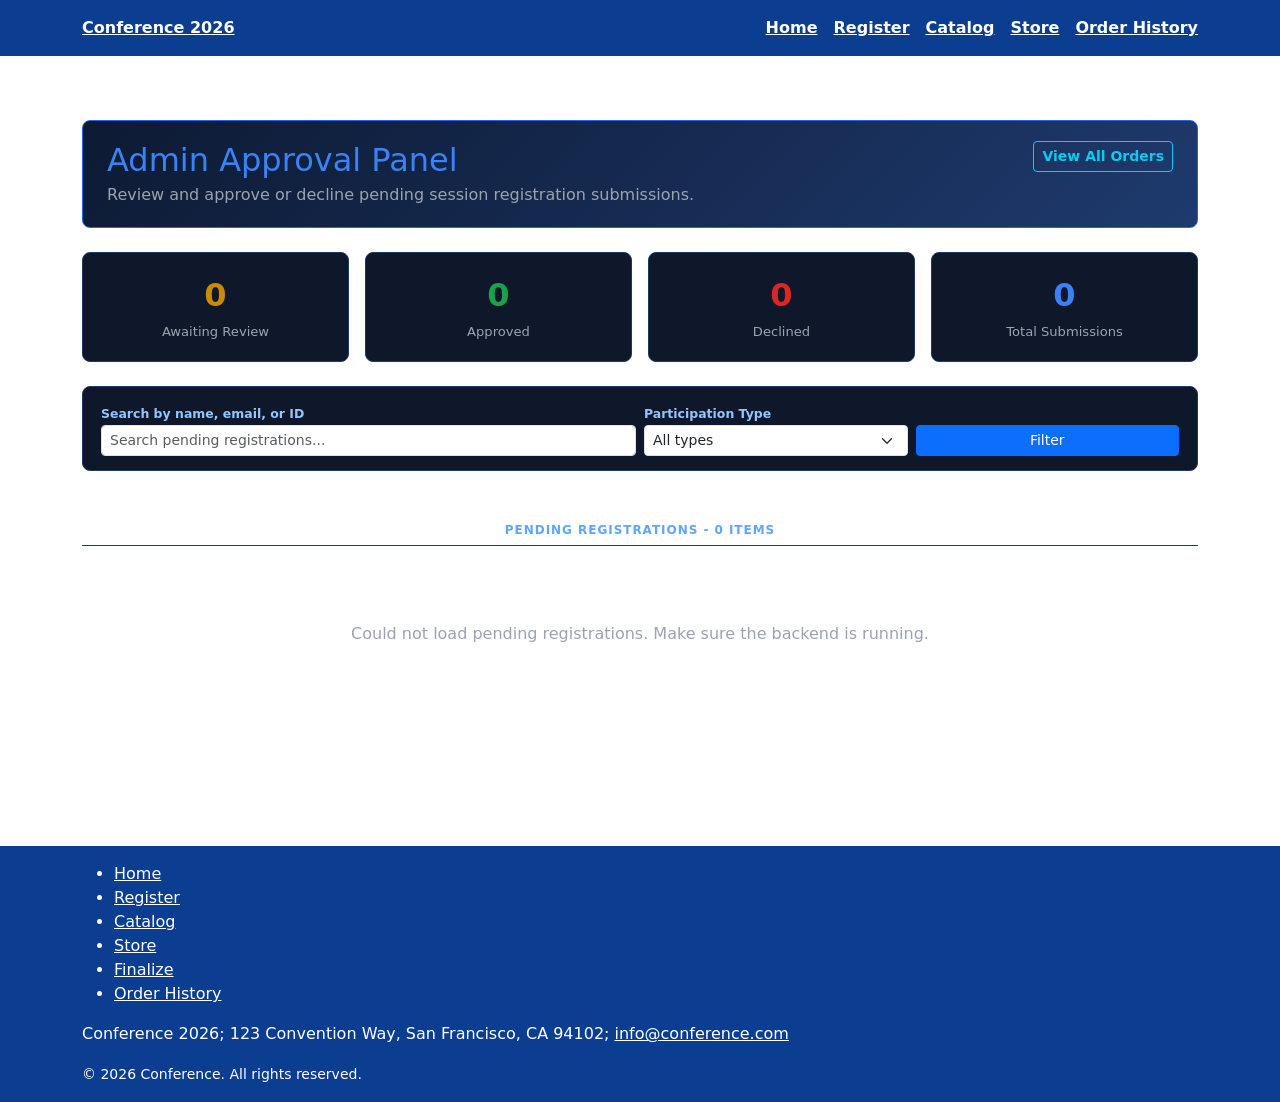
==== commit 4863444f: "Fixing format" ====
--- a/approval.html
+++ b/approval.html
@@ -277,7 +277,7 @@
       123 Convention Way, San Francisco, CA 94102;
       <a href="mailto:info@conference.com">info@conference.com</a>
     </address>
-    <small>&copy; 2026 Conference 2026. All rights reserved.</small>
+    <small>&copy; 2026 Conference. All rights reserved.</small>
   </div>
 </footer>
 
--- a/css/styles.css
+++ b/css/styles.css
@@ -77,8 +77,10 @@
   margin: 20px 0 10px;
 }
 
-/* BUTTONS */
-a[role="button"] {
+/* BUTTONS & FORM INPUTS */
+a[role="button"], 
+input[type="submit"], 
+button {
   display: inline-block;
   background-color: #0b3d91;
   color: white;
@@ -86,9 +88,14 @@
   margin: 10px;
   border-radius: 6px;
   font-weight: bold;
-}
-
-a[role="button"]:hover {
+  border: none;
+  cursor: pointer;
+  transition: background 0.3s ease;
+}
+
+a[role="button"]:hover, 
+input[type="submit"]:hover, 
+button:hover {
   background-color: #062c6b;
 }
 
@@ -118,7 +125,6 @@
 /* SCHEDULE (UPGRADED) */
 /* ========================= */
 
-/* Tabs */
 #schedule nav ul {
   justify-content: center;
   margin-bottom: 30px;
@@ -139,14 +145,12 @@
   color: white;
 }
 
-/* Section container */
 #schedule section {
   background-color: #f4f7ff;
   padding: 30px;
   border-radius: 12px;
 }
 
-/* Day header */
 #schedule h2 {
   font-size: 1.5rem;
   margin-bottom: 15px;
@@ -154,7 +158,6 @@
   padding-left: 10px;
 }
 
-/* Event cards */
 article {
   border: none;
   padding: 20px;
@@ -170,7 +173,6 @@
   box-shadow: 0 6px 18px rgba(0,0,0,0.12);
 }
 
-/* Remove header styling inside cards */
 article header {
   background: none;
   color: #0b3d91;
@@ -178,7 +180,6 @@
   margin-bottom: 10px;
 }
 
-/* Time + location row */
 article > p:first-child {
   display: flex;
   justify-content: space-between;
@@ -187,18 +188,97 @@
   color: #333;
 }
 
-/* Titles */
 article h3 {
   font-size: 1.2rem;
   color: #0b3d91;
   margin-bottom: 8px;
 }
 
-/* Description text */
 article p {
   color: #444;
   font-size: 0.95rem;
 }
+
+/* ========================= */
+/* NEW: REGISTRATION PAGE FIXES */
+/* ========================= */
+
+/* Profile Info Spacing */
+.profile-info {
+  display: flex;
+  flex-direction: column;
+  gap: 15px;
+  margin-bottom: 30px;
+  max-width: 500px;
+}
+
+.profile-row {
+  display: flex;
+  justify-content: space-between;
+  border-bottom: 1px solid #e6ecfa;
+  padding-bottom: 8px;
+}
+
+/* Form Action Buttons Row */
+.form-actions {
+  display: flex;
+  align-items: center;
+  gap: 20px;
+  margin-top: 20px;
+  padding-top: 20px;
+  border-top: 2px solid #f4f7ff;
+}
+
+/* Registered Attendees Table */
+table {
+  width: 100%;
+  border-collapse: collapse;
+  margin-top: 20px;
+  background-color: #ffffff;
+  border-radius: 8px;
+  overflow: hidden;
+  box-shadow: 0 4px 12px rgba(0,0,0,0.08);
+}
+
+th, td {
+  text-align: left;
+  padding: 15px;
+  border-bottom: 1px solid #e6ecfa;
+}
+
+th {
+  background-color: #0b3d91;
+  color: white;
+  text-transform: uppercase;
+  font-size: 0.85rem;
+  letter-spacing: 1px;
+}
+
+tr:hover {
+  background-color: #f4f7ff;
+}
+
+/* FAQ Section */
+.faq-container {
+  background: white;
+  border: 1px solid #e6ecfa;
+  padding: 30px;
+  border-radius: 12px;
+  margin-bottom: 40px;
+}
+
+.faq-item {
+  margin-bottom: 25px;
+}
+
+.faq-item strong {
+  display: block;
+  color: #0b3d91;
+  margin-bottom: 8px;
+  font-size: 1.1rem;
+}
+
+/* ========================= */
 
 /* ASIDE */
 aside {
@@ -218,8 +298,9 @@
 footer {
   background-color: #0b3d91;
   color: white;
-  padding: 30px;
+  padding: 40px 30px;
   margin-top: 50px;
+  text-align: left;
 }
 
 footer a {
@@ -227,12 +308,13 @@
 }
 
 footer nav ul {
-  justify-content: center;
+  justify-content: flex-start; /* Aligns with text if nav remains */
   margin-bottom: 20px;
 }
 
 address {
   margin-bottom: 15px;
+  font-style: normal;
 }
 
 /* SKIP LINK */
